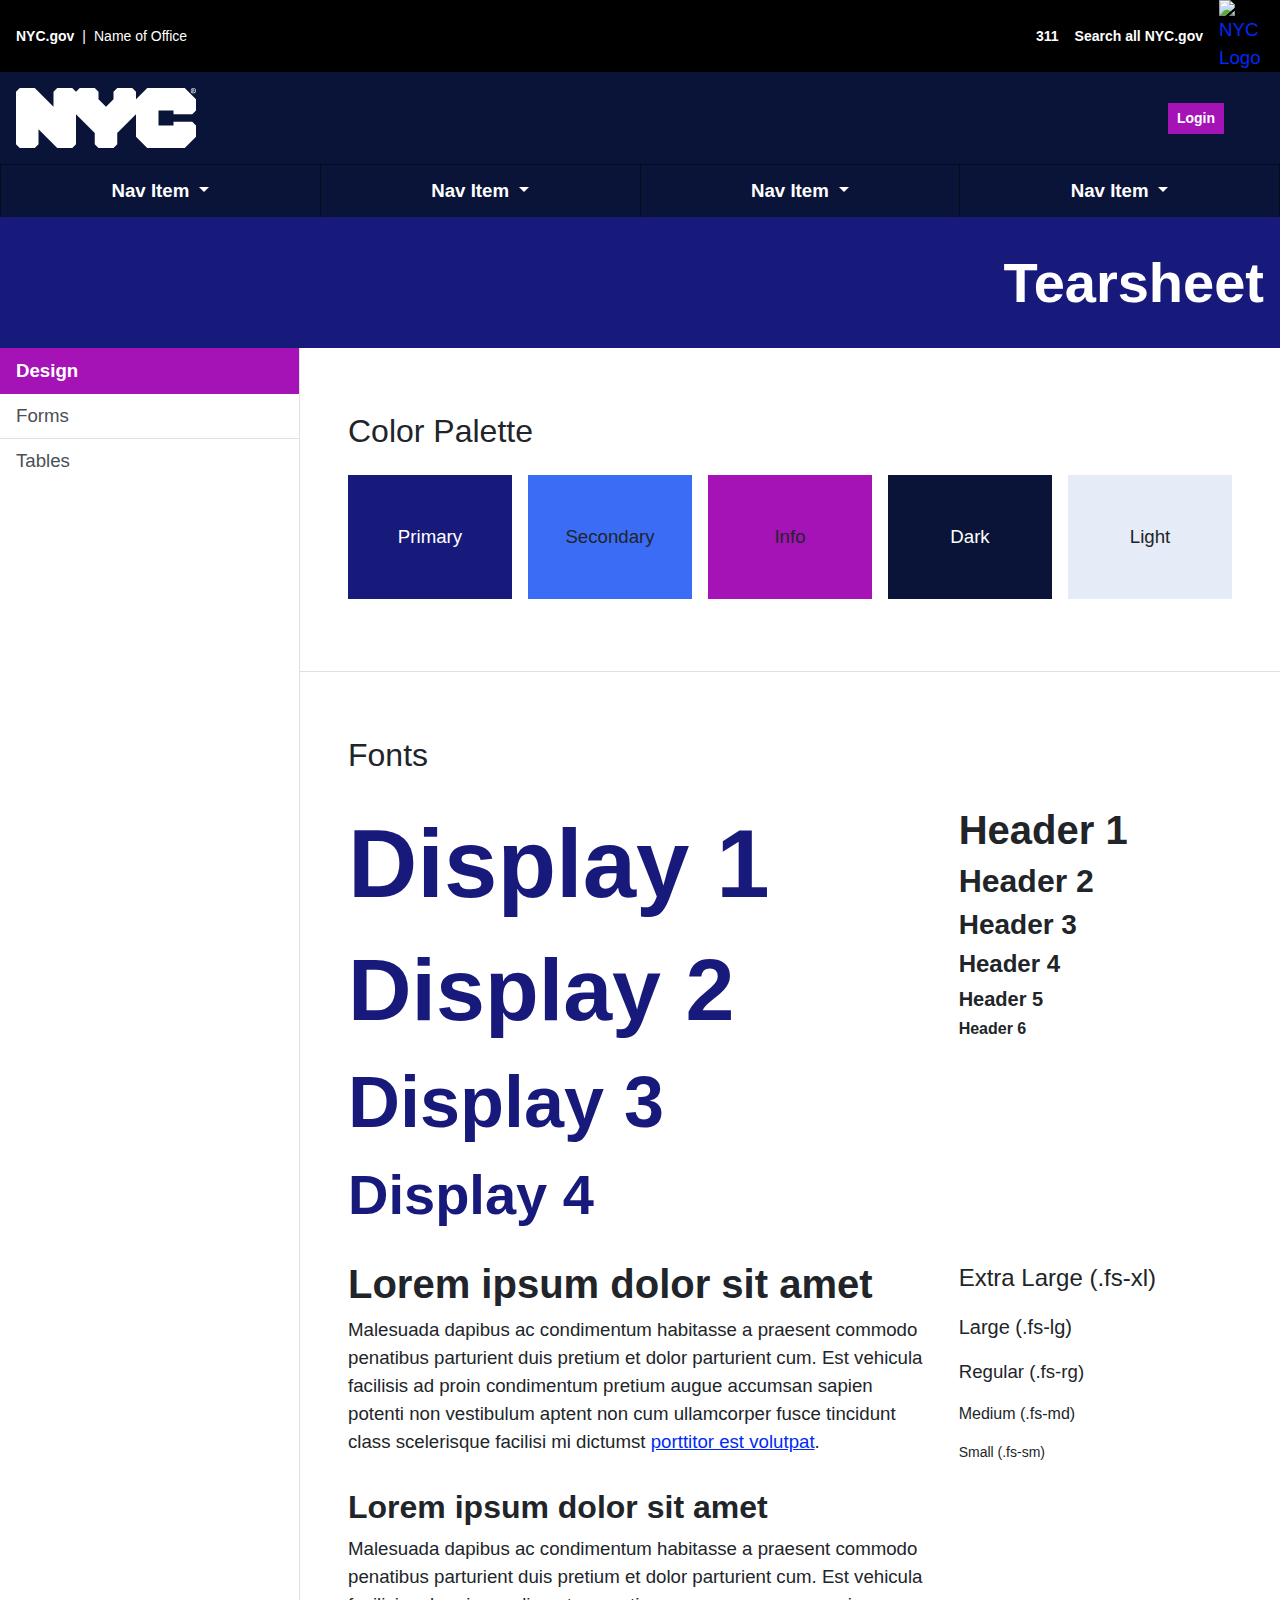
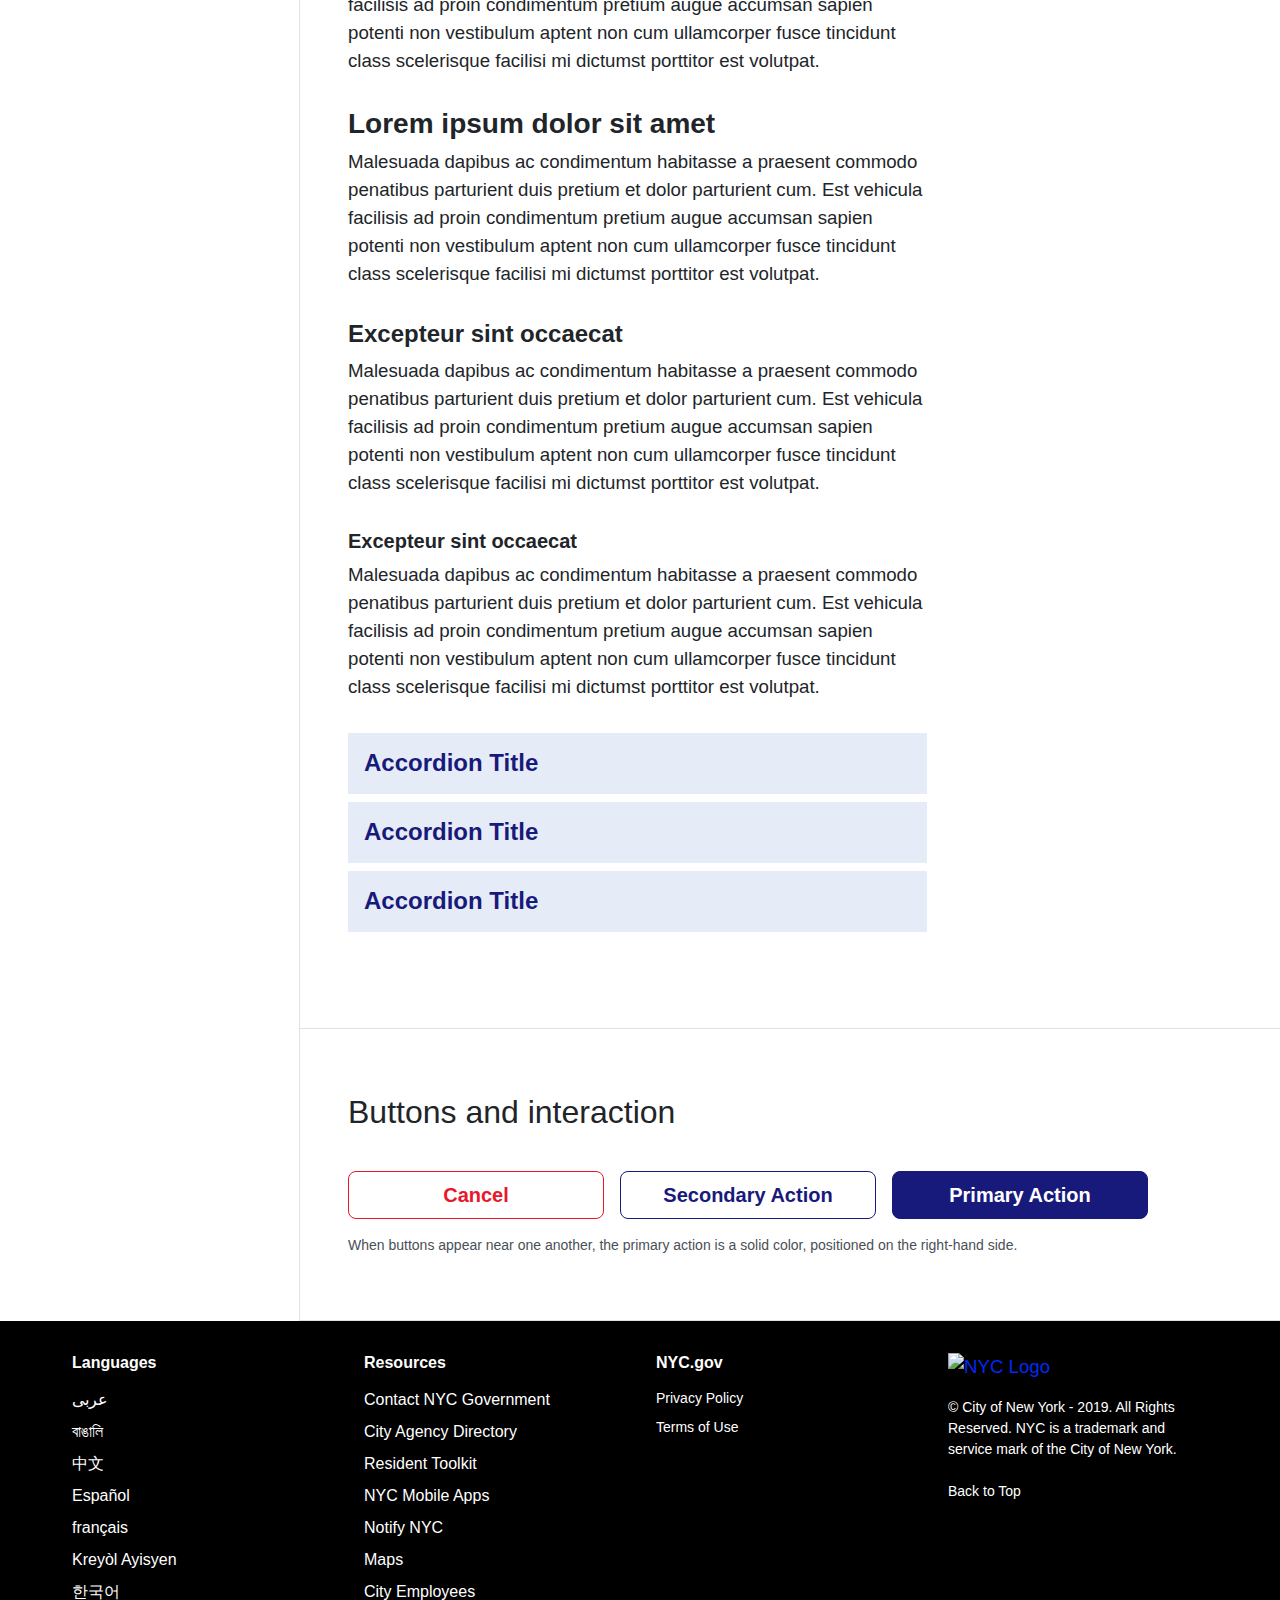
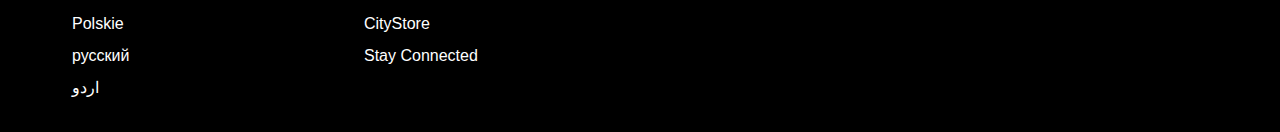
==== index.html @ dc9c0468 "updating header comments and dropdown toggles" ====
<!DOCTYPE html>

<html lang="en" dir="ltr">

<head>

    <!-- Required meta tags -->
    <meta charset="utf-8">
    <meta name="viewport" content="width=device-width, initial-scale=1, shrink-to-fit=no">

    <!-- Corrects IE Compatibility Mode -->
    <meta http-equiv="X-UA-Compatible" content="IE=edge">

    <title>Tearsheet • NYC Core Framework</title>

    <!-- Font Awesome -->
    <link rel="stylesheet" href="./fontawesome/css/all.min.css">

    <!-- NYC Theme CSS -->
    <link rel="stylesheet" href="./css/theme.css">

</head>

<body>
    
    <!-- For keyboard users -->
    <a class="sr-only sr-only-focusable skip-menu" href="#skip-header-content">Skip Header</a>

    <header id="global-header" role="banner">

        <div class="bg-black text-white" id="nyc-head">

            <div class="container-fluid wide">

                <div class="row align-items-stretch justify-content-between">

                    <div class="col-auto d-flex">
                        <p class="d-none d-md-flex my-auto fs-sm notranslate">
                            <a class="text-reset" href="https://www1.nyc.gov/">
                                <strong>NYC.gov</strong>
                            </a>
                            <span class="mx-1" aria-hidden="true">|</span>
                            Name of Office
                        </p>
                    </div>
                    <!-- .col -->

                    <div class="col-auto d-flex">

                        <ul class="extensible-list horizontal align-items-stretch">

                            <li class="d-flex">
                                <a class="my-auto text-reset fs-sm" href="#1">
                                    <strong>
                                        311
                                    </strong>
                                </a>
                            </li>

                            <li class="d-flex">
                                <a class="my-auto text-reset fs-sm" href="http://www1.nyc.gov/home/search/index.page">
                                    <strong>
                                        Search all NYC.gov
                                    </strong>
                                </a>
                            </li>
                            <li class="d-flex">
                                <a class="my-auto" href="https://www1.nyc.gov/" title="Go to nyc.gov">
                                    <img class="d-block" src="./images/nyc-bubble-logo.svg" width="45" alt="NYC Logo">
                                </a>
                            </li>
                        </ul>

                    </div>
                    <!-- .col -->

                </div>
                <!-- .row -->

            </div>
            <!-- .container-fluid -->

        </div>
        <!-- #nyc-head -->

        <div id="wrap-header">

            <div class="container-fluid wide">

                <div class="row align-items-center">

                    <div class="col-lg py-2">

                        <div class="d-flex justify-content-center justify-content-lg-start">

                            <a class="align-self-center" href="#" title="Home">

                                <!-- Placeholder logo, replace the following <svg> tag with your own image version -->

                                <svg id="nyc-logo-placeholder" data-name="NYC Bubble Logo" xmlns="http://www.w3.org/2000/svg" width="180" height="60" viewBox="0 0 180 60" focusable=”false”>
                                    <title>NYC Bubble Logo Placeholder</title>
                                    <polygon points="176.25 26.204 180 22.5 180 11.251 168.75 0 131.25 0 120.001 11.251 120.001 3.75 116.25 0 101.25 0 97.5
                                        3.75 97.5 11.251 90.001 18.75 82.5 11.251 82.5 3.75 78.75 0 63.75 0 60.001 3.75 56.25 0 41.25 0 37.501 3.75
                                        37.501 18.75 18.751 0 3.751 0 0 3.75 0 56.25 3.751 60 18.751 60 22.501 56.25 22.501 41.25 41.25 60 56.25 60
                                        60.001 56.25 60.001 26.25 78.75 45 78.75 56.25 82.5 60 97.5 60 101.25 56.25 101.25 45 120.001 26.25 120.001
                                        48.751 131.25 60 168.75 60 180 48.751 180 37.5 176.25 33.745 157.5 33.745 157.5 37.5 142.5 37.5 142.5 22.5 157.5
                                        22.5 157.5 26.204 176.25 26.204" />
                                    <path d="M177.32981,2.5304c.3495,0,.65757-.03335.65757-.44445,0-.34343-.33634-.38486-.61614-.38486h-.56365V2.5304Zm-.52222,1.61111h-.46566V1.30412h1.07678c.68584,0,1.03433.23939,1.03433.81516a.72555.72555,0,0,1-.73939.77576l.795,1.24647h-.52829L177.247,2.92836h-.43939Zm.5081-3.58486a1.99063,1.99063,0,0,0-1.97477,2.1182,1.97357,1.97357,0,1,0,3.93637,0,1.98825,1.98825,0,0,0-1.9616-2.1182m0,4.68282a2.46874,2.46874,0,0,1-2.52427-2.56462,2.51762,2.51762,0,1,1,5.03436,0,2.48592,2.48592,0,0,1-2.51009,2.56462" />
                                </svg>

                            </a>

                        </div>
                        <!-- .d-flex -->

                    </div>
                    <!-- .col -->

                    <div class="col-lg-auto border-top border-lg-0">

                        <div class="row no-gutters justify-content-between py-2">

                            <!-- Menu Toggle -->
                            <div class="col-auto d-flex d-lg-none">

                                <button class="no-btn-style" type="button" data-toggle="collapse"
                                    data-target="#nav-primary" aria-controls="nav-primary" aria-expanded="false"
                                    aria-label="Toggle navigation">
                                    <span class="fas fa-bars fa-lg" role="img"></span>
                                </button>

                            </div>
                            <!-- .col -->

                            <div class="col-auto">

                                <ul class="extensible-list horizontal">
                                    <li>
                                        <a href="#1" class="btn btn-sm btn-info">Login</a>
                                    </li>
                                    <li>
                                        <button class="no-btn-style" type="button" title="Language"
                                            data-toggle="collapse" data-target="#global-language"
                                            aria-controls="global-language" aria-expanded="false">
                                            <span class="sr-only">Language</span>
                                            <span class="fas fa-language fa-lg" role="img"></span>
                                        </button>
                                    </li>
                                    <li>
                                        <button class="no-btn-style" type="button" title="Search" data-toggle="collapse"
                                            data-target="#global-search" aria-controls="global-search"
                                            aria-expanded="false">
                                            <span class="sr-only">Search</span>
                                            <span class="fas fa-search fa-lg" role="img"></span>
                                        </button>
                                    </li>
                                </ul>

                            </div>
                            <!-- .col -->

                        </div>
                        <!-- .row -->

                    </div>
                    <!-- .col -->

                </div>
                <!-- .row -->

            </div>
            <!-- .container-fluid -->

        </div>
        <!-- #wrap-header -->

        <div class="container-fluid border-top collapse" id="global-language">
            <div class="narrow py-2">
                <div id="google_translate_element"></div>
            </div>
        </div>

        <div class="container-fluid border-top collapse" id="global-search">
            <div class="narrow py-2">
                <form class="search-box border border-dark" aria-label="Search" role="search">
                    <label class="sr-only" for="global-search-bar">Search</label>
                    <input id="global-search-bar" placeholder="Search">
                    <button class="no-btn-style" type="button">
                        <span class="fas fa-search" title="Search" role="img"></span>
                    </button>
                </form>
            </div>
            <!-- .narrow -->

            
        </div>

        <div class="container-fluid collapse d-lg-block px-0 border-lg-top" id="nav-primary">

            <h2 class="sr-only">
                Primary Navigation
            </h2>

            <div class="wide">

                <nav class="nav nav-pills" role="navigation">

                    <div class="nav-item dropdown">

                        <a class="nav-link dropdown-toggle" href="#" id="nav-item-01" data-toggle="dropdown"
                            aria-haspopup="true" aria-expanded="false" role="button">
                            Nav Item
                        </a>

                        <div class="dropdown-menu" aria-labelledby="nav-item-01">

                            <ul class="extensible-list">
                                <li><a href="#">Link</a></li>
                                <li><a href="#">Link</a></li>
                                <li><a href="#">Link</a></li>
                            </ul>

                        </div>

                    </div>
                    <!-- .nav-item -->

                    <div class="nav-item dropdown">

                        <a class="nav-link dropdown-toggle" href="#" id="nav-item-02" data-toggle="dropdown"
                            aria-haspopup="true" aria-expanded="false" role="button">
                            Nav Item
                        </a>

                        <div class="dropdown-menu" aria-labelledby="nav-item-02">

                            <ul class="extensible-list">
                                <li><a href="#">Link</a></li>
                                <li><a href="#">Link</a></li>
                                <li><a href="#">Link</a></li>
                            </ul>

                        </div>

                    </div>
                    <!-- .nav-item -->

                    <div class="nav-item dropdown">

                        <a class="nav-link dropdown-toggle" href="#" id="nav-item-03" data-toggle="dropdown"
                            aria-haspopup="true" aria-expanded="false" role="button">
                            Nav Item
                        </a>

                        <div class="dropdown-menu" aria-labelledby="nav-item-03">

                            <ul class="extensible-list">
                                <li><a href="#">Link</a></li>
                                <li><a href="#">Link</a></li>
                                <li><a href="#">Link</a></li>
                            </ul>

                        </div>

                    </div>
                    <!-- .nav-item -->

                    <div class="nav-item dropdown">

                        <a class="nav-link dropdown-toggle" href="#" id="nav-item-04" data-toggle="dropdown"
                            aria-haspopup="true" aria-expanded="false" role="button">
                            Nav Item
                        </a>

                        <div class="dropdown-menu" aria-labelledby="nav-item-04">

                            <ul class="extensible-list">
                                <li><a href="#">Link</a></li>
                                <li><a href="#">Link</a></li>
                                <li><a href="#">Link</a></li>
                            </ul>

                        </div>

                    </div>
                    <!-- .nav-item -->

                </nav>

            </div>
            <!-- .wide -->

        </div>

    </header>
    <!-- #global-header -->

    <main id="skip-header-content" role="main">

        <div id="tearsheet-tabs">

            <div class="bg-primary text-white py-3">
                <div class="container-fluid wide">
                    <h1 class="display-4 text-right">Tearsheet</h1>
                </div>
                <!-- .container-fluid -->
            </div>
            <!-- .container-fluid -->

            <div class="container-fluid">

                <div class="row no-gutters mx-n2">

                    <div class="col-lg border-lg-right" id="sidebar">

                        <nav class="sticky-top" id="aside-nav" role="navigation">

                            <!-- For keyboard users -->
                            <a class="sr-only sr-only-focusable skip-menu" href="#primary-content">Skip Nav</a>

                            <div class="list-group list-group-flush" id="tearsheet-tabs" role="tablist">

                                <a class="list-group-item list-group-item-action active" id="tab-design" data-toggle="list"
                                    href="#tab-content-design" role="tab" aria-controls="design">
                                    Design
                                </a>

                                <a class="list-group-item list-group-item-action" id="tab-forms" data-toggle="list"
                                    href="#tab-content-forms" role="tab" aria-controls="profile">
                                    Forms
                                </a>

                                <a class="list-group-item list-group-item-action" id="tab-tables" data-toggle="list"
                                    href="#tab-content-tables" role="tab" aria-controls="messages">
                                    Tables
                                </a>

                            </div>
                            <!-- .list-group -->

                        </nav>
                        <!-- #aside-nav -->

                    </div>
                    <!-- .col -->

                    <div class="col-lg" id="primary-content">

                        <div class="tab-content">

                            <div class="tab-pane fade show active" id="tab-content-design" role="tabpanel" aria-labelledby="tab-design">

                                <section>

                                    <header>
                                        <h2 class="font-weight-light">
                                            Color Palette
                                        </h2>
                                    </header>

                                    <div class="row matrix-gutter text-center my-2">

                                        <div class="col-md">
                                            <div class="bg-primary text-white px-2 py-4">
                                                <p>Primary</p>
                                            </div>
                                        </div>
                                        <!-- .col -->

                                        <div class="col-md">
                                            <div class="bg-secondary px-2 py-4">
                                                <p>Secondary</p>
                                            </div>
                                        </div>
                                        <!-- .col -->

                                        <div class="col-md">
                                            <div class="bg-info px-2 py-4">
                                                <p>Info</p>
                                            </div>
                                        </div>
                                        <!-- .col -->

                                        <div class="col-md">
                                            <div class="bg-dark text-white px-2 py-4">
                                                <p>Dark</p>
                                            </div>
                                        </div>
                                        <!-- .col -->

                                        <div class="col-md">
                                            <div class="bg-light px-2 py-4">
                                                <p>Light</p>
                                            </div>
                                        </div>
                                        <!-- .col -->

                                    </div>
                                    <!-- .row -->

                                </section>

                                <hr>

                                <section>

                                    <header>
                                        <h2 class="font-weight-light">
                                            Fonts
                                        </h2>
                                    </header>

                                    <div class="row my-3">

                                        <div class="col-lg-8 text-primary mb-3 mb-lg-0">
                                            <p class="display-1">Display 1</p>
                                            <p class="display-2">Display 2</p>
                                            <p class="display-3">Display 3</p>
                                            <p class="display-4">Display 4</p>
                                        </div>
                                        <!-- .col -->

                                        <div class="col-lg-4">

                                            <p class="h1">Header 1</p>
                                            <p class="h2">Header 2</p>
                                            <p class="h3">Header 3</p>
                                            <p class="h4">Header 4</p>
                                            <p class="h5">Header 5</p>
                                            <p class="h6">Header 6</p>

                                        </div>
                                        <!-- .col -->

                                    </div>
                                    <!-- .row -->

                                    <div class="row my-3">

                                        <div class="col-lg-8 mb-3 mb-lg-0">

                                            <div class="narrow-width">

                                                <h1>Lorem ipsum dolor sit amet</h1>

                                                <p>
                                                    Malesuada dapibus ac condimentum habitasse a praesent commodo
                                                    penatibus parturient duis
                                                    pretium
                                                    et dolor parturient cum. Est vehicula facilisis ad proin condimentum
                                                    pretium augue
                                                    accumsan sapien
                                                    potenti non vestibulum aptent non cum ullamcorper fusce tincidunt
                                                    class scelerisque
                                                    facilisi mi
                                                    dictumst <a href="#1">porttitor est volutpat</a>.
                                                </p>

                                                <h2 class="mt-3">Lorem ipsum dolor sit amet</h2>

                                                <p>
                                                    Malesuada dapibus ac condimentum habitasse a praesent commodo
                                                    penatibus parturient duis
                                                    pretium
                                                    et dolor parturient cum. Est vehicula facilisis ad proin condimentum
                                                    pretium augue
                                                    accumsan sapien
                                                    potenti non vestibulum aptent non cum ullamcorper fusce tincidunt
                                                    class scelerisque
                                                    facilisi mi
                                                    dictumst porttitor est volutpat.
                                                </p>

                                                <h3 class="mt-3">Lorem ipsum dolor sit amet</h3>

                                                <p>
                                                    Malesuada dapibus ac condimentum habitasse a praesent commodo
                                                    penatibus parturient duis
                                                    pretium
                                                    et dolor parturient cum. Est vehicula facilisis ad proin condimentum
                                                    pretium augue
                                                    accumsan
                                                    sapien
                                                    potenti non vestibulum aptent non cum ullamcorper fusce tincidunt
                                                    class scelerisque
                                                    facilisi mi
                                                    dictumst porttitor est volutpat.
                                                </p>

                                                <h4 class="mt-3">Excepteur sint occaecat</h4>

                                                <p>
                                                    Malesuada dapibus ac condimentum habitasse a praesent commodo
                                                    penatibus parturient duis
                                                    pretium
                                                    et dolor parturient cum. Est vehicula facilisis ad proin condimentum
                                                    pretium augue
                                                    accumsan
                                                    sapien potenti non vestibulum aptent non cum ullamcorper fusce
                                                    tincidunt class
                                                    scelerisque facilisi mi
                                                    dictumst porttitor est volutpat.
                                                </p>

                                                <h5 class="mt-3">Excepteur sint occaecat</h5>

                                                <p>
                                                    Malesuada dapibus ac condimentum habitasse a praesent commodo
                                                    penatibus parturient duis
                                                    pretium
                                                    et dolor parturient cum. Est vehicula facilisis ad proin condimentum
                                                    pretium augue
                                                    accumsan
                                                    sapien potenti non vestibulum aptent non cum ullamcorper fusce
                                                    tincidunt class
                                                    scelerisque facilisi mi
                                                    dictumst porttitor est volutpat.
                                                </p>

                                                <div class="accordion-group my-3" role="tablist" id="accordion-01">

                                                    <div class="card">

                                                        <a class="card-header h4 collapse collapsed" id="acc-button-01"
                                                            data-toggle="collapse" href="#panel-acc-button-01"
                                                            role="tab" aria-expanded="false"
                                                            aria-controls="panel-acc-button-01">
                                                            <span class="title" role="heading" aria-level="2">Accordion
                                                                Title</span>
                                                        </a>

                                                        <div class="collapse" id="panel-acc-button-01" role="tabpanel"
                                                            aria-labelledby="acc-button-01" data-parent="#accordion-01">

                                                            <div class="card-body">
                                                                <p>
                                                                    Lorem ipsum dolor sit amet consectetur adipisicing
                                                                    elit. Labore debitis
                                                                    provident
                                                                    natus, unde fugit
                                                                    voluptatibus quia molestias odit deleniti, maxime
                                                                    tempora quod magni sit
                                                                    praesentium
                                                                    ipsam neque
                                                                    consequatur voluptates.
                                                                </p>
                                                            </div>

                                                        </div>
                                                        <!-- .collapse -->

                                                    </div>
                                                    <!-- .card -->

                                                    <div class="card">

                                                        <a class="card-header h4 collapse collapsed" id="acc-button-02"
                                                            data-toggle="collapse" href="#panel-acc-button-02"
                                                            role="tab" aria-expanded="false"
                                                            aria-controls="panel-acc-button-02">
                                                            <span class="title" role="heading" aria-level="2">Accordion
                                                                Title</span>
                                                        </a>

                                                        <div class="collapse" id="panel-acc-button-02" role="tabpanel"
                                                            aria-labelledby="acc-button-02" data-parent="#accordion-01">

                                                            <div class="card-body">
                                                                <p>
                                                                    Lorem ipsum dolor sit amet consectetur adipisicing
                                                                    elit. Labore debitis
                                                                    provident
                                                                    natus, unde fugit
                                                                    voluptatibus quia molestias odit deleniti, maxime
                                                                    tempora quod magni sit
                                                                    praesentium
                                                                    ipsam neque
                                                                    consequatur voluptates.
                                                                </p>
                                                            </div>

                                                        </div>
                                                        <!-- .collapse -->

                                                    </div>
                                                    <!-- .card -->

                                                    <div class="card">

                                                        <a class="card-header h4 collapse collapsed" id="acc-button-03"
                                                            data-toggle="collapse" href="#panel-acc-button-03"
                                                            role="tab" aria-expanded="false"
                                                            aria-controls="panel-acc-button-03">
                                                            <span class="title" role="heading" aria-level="2">Accordion
                                                                Title</span>
                                                        </a>

                                                        <div class="collapse" id="panel-acc-button-03" role="tabpanel"
                                                            aria-labelledby="acc-button-03" data-parent="#accordion-01">

                                                            <div class="card-body">
                                                                <p>
                                                                    Lorem ipsum dolor sit amet consectetur adipisicing
                                                                    elit. Labore debitis
                                                                    provident
                                                                    natus, unde fugit
                                                                    voluptatibus quia molestias odit deleniti, maxime
                                                                    tempora quod magni sit
                                                                    praesentium
                                                                    ipsam neque
                                                                    consequatur voluptates.
                                                                </p>
                                                            </div>

                                                        </div>
                                                        <!-- .collapse -->

                                                    </div>
                                                    <!-- .card -->

                                                </div>
                                                <!-- .accordion-group -->

                                            </div>
                                            <!-- .narrow-width -->

                                        </div>
                                        <!-- .col -->

                                        <div class="col-lg-4">

                                            <p class="fs-xl">Extra Large (.fs-xl)</p>
                                            <p class="fs-lg">Large (.fs-lg)</p>
                                            <p class="fs-rg">Regular (.fs-rg)</p>
                                            <p class="fs-md">Medium (.fs-md)</p>
                                            <p class="fs-sm">Small (.fs-sm)</p>

                                        </div>
                                        <!-- .col -->

                                    </div>
                                    <!-- .row -->

                                </section>

                                <hr>

                                <section>

                                    <header>
                                        <h2 class="font-weight-light">
                                            Buttons and interaction
                                        </h2>
                                    </header>

                                    <div class="medium-width my-3">

                                        <div class="row matrix-gutter my-1">

                                            <div class="col-md">
                                                <button type="button" class="btn btn-lg rounded btn-block btn-outline-danger">
                                                    Cancel
                                                </button>
                                            </div>
                                            <!-- .col -->

                                            <div class="col-md">
                                                <button type="button" class="btn btn-lg rounded btn-block btn-outline-primary">
                                                    Secondary Action
                                                </button>
                                            </div>
                                            <!-- .col -->

                                            <div class="col-md">
                                                <button type="button" class="btn btn-lg rounded btn-block btn-primary">
                                                    Primary Action
                                                </button>
                                            </div>
                                            <!-- .col -->
                                        </div>
                                        <!-- .row -->

                                        <p class="fs-sm text-muted">
                                            When buttons appear near one another, the primary action is a solid color, positioned on the right-hand side.
                                        </p>

                                    </div>
                                    <!-- .medium-width -->

                                </section>

                                <hr>

                                <section class="d-none">

                                    <div class="medium-width">

                                        <ul class="extensible-list nav text-muted justify-content-center mb-2"
                                            id="tab-menu-example" role="tablist">

                                            <li>
                                                <a class="active" id="tab-menu-tab-01" data-toggle="pill"
                                                    href="#tab-content-01" aria-controls="tab-content-01"
                                                    aria-selected="true" role="tab">
                                                    Tab 01
                                                </a>
                                            </li>

                                            <li>
                                                <a id="tab-menu-tab-02" data-toggle="pill" href="#tab-content-02"
                                                    aria-controls="tab-content-02" aria-selected="true" role="tab">
                                                    Tab 02
                                                </a>
                                            </li>

                                            <li>
                                                <a id="tab-menu-tab-03" data-toggle="pill" href="#tab-content-03"
                                                    aria-controls="tab-content-03" aria-selected="true" role="tab">
                                                    Tab 03
                                                </a>
                                            </li>

                                        </ul>
                                        <!-- #tab-menu-example -->

                                        <div class="tab-content" id="tab-content-example">

                                            <div class="tab-pane fade show active bg-light p-2" id="tab-content-01"
                                                role="tabpanel" aria-labelledby="tab-menu-tab-01">
                                                Tab 01
                                            </div>

                                            <div class="tab-pane fade active bg-light p-2" id="tab-content-02"
                                                role="tabpanel" aria-labelledby="tab-menu-tab-02">
                                                Tab 02
                                            </div>

                                            <div class="tab-pane fade active bg-light p-2" id="tab-content-03"
                                                role="tabpanel" aria-labelledby="tab-menu-tab-03">
                                                Tab 03
                                            </div>

                                        </div>
                                        <!-- #tab-content-example -->

                                    </div>
                                    <!-- .medium-width -->

                                </section>
                                
                            </div>
                            <!-- .tab-pane -->

                            <div class="tab-pane fade" id="tab-content-forms" role="tabpanel" aria-labelledby="tab-forms">

                                <section>

                                    <header>
                                        <h2 class="font-weight-light">
                                            Forms
                                        </h2>
                                    </header>

                                    <div class="row my-3">

                                        <div class="col-lg-8 mb-3 mb-lg-0">

                                            <div class="narrow-width mb-5">

                                                <p>
                                                    Lorem ipsum dolor sit amet consectetur, adipisicing elit.
                                                    Accusantium ipsum numquam cumque laboriosam magnam provident
                                                    quisquam.
                                                </p>

                                                <form class="needs-validation my-3" novalidate>

                                                    <span class="required-fields-annotation" aria-hidden="true">* Required field</span>

                                                    <div class="form-group validate-parent">
                                                        
                                                        <label for="input-text-one">
                                                            Label
                                                            <span class="fs-md text-danger" aria-hidden="true">*</span>
                                                        </label>

                                                        <p class="invalid-feedback">
                                                            <span class="fas fa-exclamation-triangle"></span>
                                                            <span class="invalid-description">Error message description</span>
                                                            <span class="invalid-instruction">How to fix instructions</span>
                                                        </p>
                                                        
                                                        <input type="text" class="form-control" id="input-text-one" required>
                                                    
                                                    </div>
                                                    <!-- .form-group -->

                                                    <div class="form-group form-row">
                                                        
                                                        <div class="col validate-parent">

                                                            <label for="input-text-two">
                                                                Label
                                                                <span class="fs-md text-danger" aria-hidden="true">*</span>
                                                            </label>

                                                            <p class="invalid-feedback">
                                                                <span class="fas fa-exclamation-triangle"></span>
                                                                <span class="invalid-description">Error message description</span>
                                                                <span class="invalid-instruction">How to fix instructions</span>
                                                            </p>

                                                            <input type="text" class="form-control" id="input-text-two" required>

                                                        </div>
                                                        <!-- .col -->

                                                        <div class="col validate-parent">

                                                            <label for="input-text-three">
                                                                Label
                                                                <span class="fs-md text-danger" aria-hidden="true">*</span>
                                                            </label>

                                                            <p class="invalid-feedback">
                                                                <span class="fas fa-exclamation-triangle"></span>
                                                                <span class="invalid-description">Error message description</span>
                                                                <span class="invalid-instruction">How to fix instructions</span>
                                                            </p>

                                                            <input type="text" class="form-control" id="input-text-three" required>

                                                        </div>
                                                        <!-- .col -->

                                                    </div>
                                                    <!-- .form-group -->

                                                    <div class="form-group">

                                                        <label for="enter-cordinates">
                                                            Enter Cordinates
                                                            <span class="fs-md text-danger" aria-hidden="true">*</span>
                                                        </label>

                                                        <div class="form-row" id="enter-cordinates">

                                                            <div class="col validate-parent">

                                                                <span class="sr-only">
                                                                    Enter X cordinate
                                                                </span>

                                                                <p class="invalid-feedback">
                                                                    <span class="fas fa-exclamation-triangle"></span>
                                                                    <span class="invalid-description">Error message description</span>
                                                                    <span class="invalid-instruction">How to fix instructions</span>
                                                                </p>

                                                                <div class="input-group">

                                                                    <div class="input-group-prepend">
                                                                        <span class="input-group-text">X</span>
                                                                    </div>

                                                                    <input type="text" class="form-control" id="enter-cordinate-x" required>

                                                                </div>
                                                                <!-- .input-group -->

                                                                <small class="text-muted">Latitude: 9999999</small>

                                                            </div>
                                                            <!-- .col -->

                                                            <div class="col validate-parent">

                                                                <span class="sr-only">
                                                                    Enter Y cordinate
                                                                </span>

                                                                <p class="invalid-feedback">
                                                                    <span class="fas fa-exclamation-triangle"></span>
                                                                    <span class="invalid-description">Error message description</span>
                                                                    <span class="invalid-instruction">How to fix instructions</span>
                                                                </p>

                                                                <div class="input-group">

                                                                    <div class="input-group-prepend">
                                                                        <div class="input-group-text">Y</div>
                                                                    </div>

                                                                    <input type="text" class="form-control" id="enter-cordinate-y" required>

                                                                </div>
                                                                
                                                                <small class="text-muted">Longitude: -9999999</small>
                                                                <!-- .input-group -->

                                                            </div>
                                                            <!-- .col -->

                                                        </div>
                                                        <!-- .form-group -->

                                                    </div>
                                                    <!-- .form-group -->

                                                    <div class="form-group validate-parent">

                                                        <label for="borough">Borough
                                                            <span class="fs-md text-danger" aria-hidden="true">*</span>
                                                        </label>
                                                        
                                                        <p class="invalid-feedback">
                                                            <span class="fas fa-exclamation-triangle" aria-hidden="true"></span>
                                                            <span class="invalid-description">Error message description</span>
                                                            <span class="invalid-instruction">How to fix instructions</span>
                                                        </p>
                                                        
                                                        <select class="form-control" id="borough" required>
                                                            <option value="">Select One...</option>
                                                            <option value="Bronx">Bronx</option>
                                                            <option value="Brooklyn">Brooklyn</option>
                                                            <option value="Manhattan">Manhattan</option>
                                                            <option value="Staten Island">Staten Island</option>
                                                            <option value="Queens">Queens</option>
                                                        </select>
                                                    
                                                    </div>

                                                    <!-- .form-group -->

                                                    <div class="form-group validate-parent" role="group" aria-labelledby="select-a-borough">

                                                        <p class="label" id="select-a-borough">
                                                            Single checkbox
                                                            <span class="fs-md text-danger" aria-hidden="true">*</span>
                                                        </p>

                                                        <p class="invalid-feedback">
                                                            <span class="fas fa-exclamation-triangle" aria-hidden="true"></span>
                                                            <span class="invalid-description">Error message description</span>
                                                            <span class="invalid-instruction">How to fix instructions</span>
                                                        </p>

                                                        <ul class="extensible-list">
                                                            <li>
                                                                <div class="custom-control custom-checkbox">
                                                                    <input type="checkbox" class="custom-control-input" id="checkbox-single" name="checkbox-group-example" required>
                                                                    <label class="custom-control-label" for="checkbox-single">Option One</label>
                                                                </div>
                                                            </li>
                                                        </ul>

                                                    </div>
                                                    <!-- .form-group -->

                                                    <div class="form-group validate-parent" role="group" aria-labelledby="select-a-borough">

                                                        <p class="label" id="select-a-borough">
                                                            Select multiple options
                                                            <span class="fs-md text-danger" aria-hidden="true">*</span>
                                                        </p>

                                                        <p class="invalid-feedback">
                                                            <span class="fas fa-exclamation-triangle" aria-hidden="true"></span>
                                                            <span class="invalid-description">Error message description</span>
                                                            <span class="invalid-instruction">How to fix instructions</span>
                                                        </p>

                                                        <ul class="extensible-list checkbox-group">
                                                            <li>
                                                                <div class="custom-control custom-checkbox">
                                                                    <input type="checkbox" class="custom-control-input" id="checkbox-option-one" name="checkbox-group-example" required>
                                                                    <label class="custom-control-label" for="checkbox-option-one">Option One</label>
                                                                </div>
                                                            </li>

                                                            <li>
                                                                <div class="custom-control custom-checkbox">
                                                                    <input type="checkbox" class="custom-control-input" id="checkbox-option-two" name="checkbox-group-example" required>
                                                                    <label class="custom-control-label" for="checkbox-option-two">Option Two</label>
                                                                </div>
                                                            </li>

                                                            <li>
                                                                <div class="custom-control custom-checkbox">
                                                                    <input type="checkbox" class="custom-control-input" id="checkbox-option-three" name="checkbox-group-example" required>
                                                                    <label class="custom-control-label" for="checkbox-option-three">Option Three</label>
                                                                </div>
                                                            </li>
                                                        </ul>

                                                    </div>
                                                    <!-- .form-group -->

                                                    <div class="form-group validate-parent" role="group" aria-labelledby="select-a-borough">

                                                        <p class="label" id="select-a-borough">
                                                            Select a single option
                                                            <span class="fs-md text-danger" aria-hidden="true">*</span>
                                                        </p>

                                                        <p class="invalid-feedback">
                                                            <span class="fas fa-exclamation-triangle" aria-hidden="true"></span>
                                                            <span class="invalid-description">Error message description</span>
                                                            <span class="invalid-instruction">How to fix instructions</span>
                                                        </p>

                                                        <ul class="extensible-list">

                                                            <li>
                                                                <div class="custom-control custom-radio">
                                                                    <input type="radio" class="custom-control-input" id="radio-option-one" name="radio-group-example" required>
                                                                    <label class="custom-control-label" for="radio-option-one">Option One</label>
                                                                </div>
                                                            </li>

                                                            <li>
                                                                <div class="custom-control custom-radio">
                                                                    <input type="radio" class="custom-control-input" id="radio-option-two" name="radio-group-example" required>
                                                                    <label class="custom-control-label" for="radio-option-two">Option Two</label>
                                                                </div>
                                                            </li>

                                                            <li>
                                                                <div class="custom-control custom-radio">
                                                                    <input type="radio" class="custom-control-input" id="radio-option-three" name="radio-group-example" required>
                                                                    <label class="custom-control-label" for="radio-option-three">Option Two</label>
                                                                </div>
                                                            </li>

                                                        </ul>

                                                    </div>
                                                    <!-- .form-group -->

                                                    <div class="form-group">
                                                        <label for="message">Message</label>
                                                        <textarea class="form-control" id="message"
                                                            rows="6"></textarea>
                                                        <small class="text-muted">Help text for above field</small>
                                                    </div>
                                                    <!-- .form-group -->

                                                    <button class="btn btn-lg rounded btn-block btn-primary my-3" type="submit">Submit</button>

                                                </form>
                                                <!-- .needs-validation -->

                                            </div>
                                            <!-- .narrow -->

                                            <div class="narrow-width">

                                                <div class="row matrix-gutter my-1">

                                                    <div class="col-md">
                                                        <button type="button" class="btn btn-lg rounded btn-block btn-outline-danger">Cancel</button>
                                                    </div>

                                                    <div class="col-md">
                                                        <button type="button" class="btn btn-lg rounded btn-block btn-primary">Submit</button>
                                                    </div>

                                                </div>
                                                <!-- .row -->

                                                <p class="fs-sm text-muted">Example of a primary and secondary actions in a form.</p>

                                            </div>
                                            <!-- .narrow-width -->

                                        </div>
                                        <!-- .col -->

                                        <div class="col-lg-4">

                                            <p class="alert alert-secondary fs-md my-2" role="alert">
                                                <span class="d-block">
                                                    <span class="fas fa-info-circle"></span>
                                                    <span class="font-weight-bold mx-1">
                                                        Information
                                                    </span>
                                                </span>
                                                Lorem ipsum dolor sit amet consectetur, adipisicing elit.
                                                Accusantium ipsum numquam cumque laboriosam.
                                            </p>

                                            <p class="alert alert-success fs-md my-2" role="alert">
                                                <span class="d-block">
                                                    <span class="fas fa-check-circle"></span>
                                                    <span class="font-weight-bold mx-1">
                                                        Confirmation
                                                    </span>
                                                </span>
                                                Lorem ipsum dolor sit amet consectetur, adipisicing elit.
                                                Accusantium ipsum numquam cumque laboriosam.
                                            </p>

                                            <p class="alert alert-warning fs-md my-2" role="alert">
                                                <span class="d-block">
                                                    <span class="fas fa-exclamation-circle"></span>
                                                    <span class="font-weight-bold mx-1">
                                                        Warning
                                                    </span>
                                                </span>
                                                Lorem ipsum dolor sit amet consectetur, adipisicing elit.
                                                Accusantium ipsum numquam cumque laboriosam.
                                            </p>

                                            <p class="alert alert-danger fs-md my-2" role="alert">
                                                <span class="d-block">
                                                    <span class="fas fa-times-circle"></span>
                                                    <span class="font-weight-bold mx-1">
                                                        Error
                                                    </span>
                                                </span>
                                                Lorem ipsum dolor sit amet consectetur, adipisicing elit.
                                                Accusantium ipsum numquam cumque laboriosam.
                                            </p>

                                        </div>
                                        <!-- .col -->

                                    </div>
                                    <!-- .row -->

                                </section>
                                <!-- .my-5 -->
                            
                            </div>
                            <!-- .tab-pane -->

                            <div class="tab-pane fade h-100" id="tab-content-tables" role="tabpanel" aria-labelledby="tab-tables">

                                <section>

                                    <header>
                                        <h2 class="font-weight-light">
                                            All Phases
                                        </h2>
                                    </header>

                                    <div class="container-width my-3">

                                        <table class="table table-stack-on-mobile">

                                            <thead>

                                                <tr>
                                                    <th class="col-a w-30">Title</th>
                                                    <th class="col-b w-30">Title</th>
                                                    <th class="col-c w-10 text-center">Title</th>
                                                    <th class="col-d w-10 text-center">Title</th>
                                                    <th class="col-e w-10">Status</th>
                                                    <th class="col-f w-auto text-right">
                                                        <span class="sr-only">
                                                            Edit
                                                        </span>
                                                    </th>
                                                </tr>

                                            </thead>

                                            <tbody>

                                                <tr>
                                                    <td class="col-a ">Mus malesuada dapibus</td>
                                                    <td class="col-b">Adipiscing ut blandit</td>
                                                    <td class="col-c text-center">99</td>
                                                    <td class="col-d text-center">99</td>
                                                    <td class="col-e">
                                                        <span class="badge status-pending">Pending</span>
                                                    </td>
                                                    <td class="col-f">
                                                        <ul
                                                            class="extensible-list horizontal justify-content-end text-primary">
                                                            <li>
                                                                <button class="no-btn-style" type="button" title="Edit">
                                                                    <span class="sr-only">Edit</span>
                                                                    <span class="fas fa-pen"></span>
                                                                </button>
                                                            </li>
                                                            <li>
                                                                <button class="no-btn-style" type="button"
                                                                    title="Delete">
                                                                    <span class="sr-only">Delete</span>
                                                                    <span class="fas fa-trash"></span>
                                                                </button>
                                                            </li>
                                                        </ul>
                                                    </td>
                                                </tr>
                                                
                                                <tr>
                                                    <td class="col-a">Mus malesuada dapibus</td>
                                                    <td class="col-b">Adipiscing ut blandit</td>
                                                    <td class="col-c text-center">99</td>
                                                    <td class="col-d text-center">99</td>
                                                    <td class="col-e">
                                                        <span class="badge status-in-progress">In Progress</span>
                                                    </td>
                                                    <td class="col-f">
                                                        <ul
                                                            class="extensible-list horizontal justify-content-end text-primary">
                                                            <li>
                                                                <button class="no-btn-style" type="button" title="Edit">
                                                                    <span class="sr-only">Edit</span>
                                                                    <span class="fas fa-pen"></span>
                                                                </button>
                                                            </li>
                                                            <li>
                                                                <button class="no-btn-style" type="button"
                                                                    title="Delete">
                                                                    <span class="sr-only">Delete</span>
                                                                    <span class="fas fa-trash"></span>
                                                                </button>
                                                            </li>
                                                        </ul>
                                                    </td>
                                                </tr>

                                                <tr>
                                                    <td class="col-a">Mus malesuada dapibus</td>
                                                    <td class="col-b">Adipiscing ut blandit</td>
                                                    <td class="col-c text-center">99</td>
                                                    <td class="col-d text-center">99</td>
                                                    <td class="col-e">
                                                        <span class="badge status-complete">Complete</span>
                                                    </td>
                                                    <td class="col-f">
                                                        <ul
                                                            class="extensible-list horizontal justify-content-end text-primary">
                                                            <li>
                                                                <button class="no-btn-style" type="button" title="Edit">
                                                                    <span class="sr-only">Edit</span>
                                                                    <span class="fas fa-pen"></span>
                                                                </button>
                                                            </li>
                                                            <li>
                                                                <button class="no-btn-style" type="button"
                                                                    title="Delete">
                                                                    <span class="sr-only">Delete</span>
                                                                    <span class="fas fa-trash"></span>
                                                                </button>
                                                            </li>
                                                        </ul>
                                                    </td>
                                                </tr>
                                                
                                                <tr>
                                                    <td class="col-a">Mus malesuada dapibus</td>
                                                    <td class="col-b">Adipiscing ut blandit</td>
                                                    <td class="col-c text-center">99</td>
                                                    <td class="col-d text-center">99</td>
                                                    <td class="col-e">
                                                        <span class="badge status-pending">Pending</span>
                                                    </td>
                                                    <td class="col-f">
                                                        <ul
                                                            class="extensible-list horizontal justify-content-end text-primary">
                                                            <li>
                                                                <button class="no-btn-style" type="button" title="Edit">
                                                                    <span class="sr-only">Edit</span>
                                                                    <span class="fas fa-pen"></span>
                                                                </button>
                                                            </li>
                                                            <li>
                                                                <button class="no-btn-style" type="button"
                                                                    title="Delete">
                                                                    <span class="sr-only">Delete</span>
                                                                    <span class="fas fa-trash"></span>
                                                                </button>
                                                            </li>
                                                        </ul>
                                                    </td>
                                                </tr>

                                                <tr>
                                                    <td class="col-a ">Mus malesuada dapibus</td>
                                                    <td class="col-b">Adipiscing ut blandit</td>
                                                    <td class="col-c text-center">99</td>
                                                    <td class="col-d text-center">99</td>
                                                    <td class="col-e">
                                                        <span class="badge status-in-progress">In Progress</span>
                                                    </td>
                                                    <td class="col-f">
                                                        <ul
                                                            class="extensible-list horizontal justify-content-end text-primary">
                                                            <li>
                                                                <button class="no-btn-style" type="button" title="Edit">
                                                                    <span class="sr-only">Edit</span>
                                                                    <span class="fas fa-pen"></span>
                                                                </button>
                                                            </li>
                                                            <li>
                                                                <button class="no-btn-style" type="button"
                                                                    title="Delete">
                                                                    <span class="sr-only">Delete</span>
                                                                    <span class="fas fa-trash"></span>
                                                                </button>
                                                            </li>
                                                        </ul>
                                                    </td>
                                                </tr>

                                                <tr>
                                                    <td class="col-a ">Mus malesuada dapibus</td>
                                                    <td class="col-b">Adipiscing ut blandit</td>
                                                    <td class="col-c text-center">99</td>
                                                    <td class="col-d text-center">99</td>
                                                    <td class="col-e">
                                                        <span class="badge status-complete">Complete</span>
                                                    </td>
                                                    <td class="col-f">
                                                        <ul
                                                            class="extensible-list horizontal justify-content-end text-primary">
                                                            <li>
                                                                <button class="no-btn-style" type="button" title="Edit">
                                                                    <span class="sr-only">Edit</span>
                                                                    <span class="fas fa-pen"></span>
                                                                </button>
                                                            </li>
                                                            <li>
                                                                <button class="no-btn-style" type="button"
                                                                    title="Delete">
                                                                    <span class="sr-only">Delete</span>
                                                                    <span class="fas fa-trash"></span>
                                                                </button>
                                                            </li>
                                                        </ul>
                                                    </td>
                                                </tr>

                                            </tbody>

                                        </table>

                                    </div>
                                    <!-- .my-3 -->

                                </section>
                                <!-- .my-5 -->

                                <hr>

                                <section>

                                    <header>
                                        <h2 class="font-weight-light">
                                            Create Phase
                                        </h2>
                                    </header>

                                    <div class="container-width">

                                        <div class="my-3">

                                            <div class="header-action-group">
                                                <div>
                                                    <h3>Zone A</h3>
                                                </div>
                                                <div>
                                                    <a href="#1" class="btn rounded btn-primary">
                                                        Add Franchisee
                                                    </a>
                                                </div>
                                            </div>
                                            <!-- .header-action-group -->

                                            <table class="table table-stack-on-mobile vertically-centered">

                                                <thead>

                                                    <tr>
                                                        <th class="col-a w-25">Franchisee</th>
                                                        <th class="col-b w-20">Start Date</th>
                                                        <th class="col-c w-20">End Date</th>
                                                        <th class="col-d w-10">Additional</th>
                                                        <th class="col-e w-10">Subtracted</th>
                                                        <th class="col-f w-10">
                                                            <sr class="sr-only">
                                                                Delete
                                                            </sr>
                                                        </th>
                                                    </tr>

                                                </thead>

                                                <tbody>

                                                    <tr>
                                                        <td class="col-a">
                                                            <select class="form-control form-control-sm"
                                                                id="select-franchisee-01">
                                                                <option>Select One...</option>
                                                                <option value="Option One">Option One</option>
                                                                <option value="Option Two">Option Two</option>
                                                                <option value="Option Three">Option Three</option>
                                                            </select>
                                                        </td>
                                                        <td class="col-b">
                                                            10-18-19
                                                        </td>
                                                        <td class="col-c">
                                                            10-24-19
                                                        </td>
                                                        <td class="col-d">
                                                            <input type="text" class="form-control form-control-sm"
                                                                id="input-in-table-01">
                                                        </td>
                                                        <td class="col-e text-center">
                                                            <input type="text" class="form-control form-control-sm"
                                                                id="input-in-table-02">
                                                        </td>
                                                        <td class="col-f text-right">
                                                            <button class="no-btn-style text-primary" type="button"
                                                                title="Delete">
                                                                <span class="sr-only">Delete</span>
                                                                <span class="fas fa-trash"></span>
                                                            </button>
                                                        </td>
                                                    </tr>

                                                    <tr>
                                                        <td class="col-a">
                                                            <select class="form-control form-control-sm"
                                                                id="select-franchisee-01">
                                                                <option>Select One...</option>
                                                                <option value="Option One">Option One</option>
                                                                <option value="Option Two">Option Two</option>
                                                                <option value="Option Three">Option Three</option>
                                                            </select>
                                                        </td>
                                                        <td class="col-b">
                                                            10-18-19
                                                        </td>
                                                        <td class="col-c">
                                                            10-24-19
                                                        </td>
                                                        <td class="col-d">
                                                            <input type="text" class="form-control form-control-sm"
                                                                id="input-in-table-01">
                                                        </td>
                                                        <td class="col-e text-center">
                                                            <input type="text" class="form-control form-control-sm"
                                                                id="input-in-table-02">
                                                        </td>
                                                        <td class="col-f text-right">
                                                            <button class="no-btn-style text-primary" type="button"
                                                                title="Delete">
                                                                <span class="sr-only">Delete</span>
                                                                <span class="fas fa-trash"></span>
                                                            </button>
                                                        </td>
                                                    </tr>

                                                    <tr>
                                                        <td class="col-a">
                                                            <select class="form-control form-control-sm"
                                                                id="select-franchisee-01">
                                                                <option>Select One...</option>
                                                                <option value="Option One">Option One</option>
                                                                <option value="Option Two">Option Two</option>
                                                                <option value="Option Three">Option Three</option>
                                                            </select>
                                                        </td>
                                                        <td class="col-b">
                                                            10-18-19
                                                        </td>
                                                        <td class="col-c">
                                                            10-24-19
                                                        </td>
                                                        <td class="col-d">
                                                            <input type="text" class="form-control form-control-sm"
                                                                id="input-in-table-01">
                                                        </td>
                                                        <td class="col-e text-center">
                                                            <input type="text" class="form-control form-control-sm"
                                                                id="input-in-table-02">
                                                        </td>
                                                        <td class="col-f text-right">
                                                            <button class="no-btn-style text-primary" type="button"
                                                                title="Delete">
                                                                <span class="sr-only">Delete</span>
                                                                <span class="fas fa-trash"></span>
                                                            </button>
                                                        </td>
                                                    </tr>

                                                </tbody>

                                            </table>
                                            <!-- .table-responsive -->

                                        </div>
                                        <!-- .my-3 -->

                                        <div class="my-3">

                                            <div class="header-action-group">
                                                <div>
                                                    <h3>Zone B</h3>
                                                </div>
                                                <div>
                                                    <a href="#1" class="btn rounded btn-primary">
                                                        Add Franchisee
                                                    </a>
                                                </div>
                                            </div>
                                            <!-- .header-action-group -->

                                            <table class="table table-stack-on-mobile vertically-centered">

                                                <thead>

                                                    <tr>
                                                        <th class="col-a w-25">Franchisee</th>
                                                        <th class="col-b w-20">Start Date</th>
                                                        <th class="col-c w-20">End Date</th>
                                                        <th class="col-d w-10">Additional</th>
                                                        <th class="col-e w-10">Subtracted</th>
                                                        <th class="col-f w-10">
                                                            <sr class="sr-only">
                                                                Delete
                                                            </sr>
                                                        </th>
                                                    </tr>

                                                </thead>

                                                <tbody>

                                                    <tr>
                                                        <td class="col-a">
                                                            <select class="form-control form-control-sm" id="create-phase-zone-b-select-franchisee-01">
                                                                <option>Select One...</option>
                                                                <option value="Option One">Option One</option>
                                                                <option value="Option Two">Option Two</option>
                                                                <option value="Option Three">Option Three</option>
                                                            </select>
                                                        </td>
                                                        <td class="col-b">
                                                            10-18-19
                                                        </td>
                                                        <td class="col-c">
                                                            10-24-19
                                                        </td>
                                                        <td class="col-d">
                                                            <input type="text" class="form-control form-control-sm" id="create-phase-zone-b-add-01">
                                                        </td>
                                                        <td class="col-e text-center">
                                                            <input type="text" class="form-control form-control-sm" id="create-phase-zone-b-subtract-01">
                                                        </td>
                                                        <td class="col-f text-right">
                                                            <button class="no-btn-style text-primary" type="button" title="Delete">
                                                                <span class="sr-only">Delete</span>
                                                                <span class="fas fa-trash"></span>
                                                            </button>
                                                        </td>
                                                    </tr>

                                                    <tr>
                                                        <td class="col-a">
                                                            <select class="form-control form-control-sm" id="create-phase-zone-b-select-franchisee-02">
                                                                <option>Select One...</option>
                                                                <option value="Option One">Option One</option>
                                                                <option value="Option Two">Option Two</option>
                                                                <option value="Option Three">Option Three</option>
                                                            </select>
                                                        </td>
                                                        <td class="col-b">
                                                            10-18-19
                                                        </td>
                                                        <td class="col-c">
                                                            10-24-19
                                                        </td>
                                                        <td class="col-d">
                                                            <input type="text" class="form-control form-control-sm" id="create-phase-zone-b-add-02">
                                                        </td>
                                                        <td class="col-e text-center">
                                                            <input type="text" class="form-control form-control-sm" id="create-phase-zone-b-subtract-02">
                                                        </td>
                                                        <td class="col-f text-right">
                                                            <button class="no-btn-style text-primary" type="button" title="Delete">
                                                                <span class="sr-only">Delete</span>
                                                                <span class="fas fa-trash"></span>
                                                            </button>
                                                        </td>
                                                    </tr>

                                                    <tr>
                                                        <td class="col-a">
                                                            <select class="form-control form-control-sm" id="create-phase-zone-b-select-franchisee-03">
                                                                <option>Select One...</option>
                                                                <option value="Option One">Option One</option>
                                                                <option value="Option Two">Option Two</option>
                                                                <option value="Option Three">Option Three</option>
                                                            </select>
                                                        </td>
                                                        <td class="col-b">
                                                            10-18-19
                                                        </td>
                                                        <td class="col-c">
                                                            10-24-19
                                                        </td>
                                                        <td class="col-d">
                                                            <input type="text" class="form-control form-control-sm" id="create-phase-zone-b-additional-03">
                                                        </td>
                                                        <td class="col-e text-center">
                                                            <input type="text" class="form-control form-control-sm" id="create-phase-zone-b-additional-03">
                                                        </td>
                                                        <td class="col-f text-right">
                                                            <button class="no-btn-style text-primary" type="button" title="Delete">
                                                                <span class="sr-only">Delete</span>
                                                                <span class="fas fa-trash"></span>
                                                            </button>
                                                        </td>
                                                    </tr>

                                                </tbody>

                                            </table>
                                            <!-- .table-responsive -->

                                        </div>
                                        <!-- .my-3 -->

                                        <div class="my-3">

                                            <div class="header-action-group">
                                                <div>
                                                    <h3>Zone C</h3>
                                                </div>
                                                <div>
                                                    <a href="#1" class="btn rounded btn-primary">
                                                        Add Franchisee
                                                    </a>
                                                </div>
                                            </div>
                                            <!-- .header-action-group -->

                                            <table class="table table-stack-on-mobile vertically-centered">

                                                <thead>

                                                    <tr>
                                                        <th class="col-a w-25">Franchisee</th>
                                                        <th class="col-b w-20">Start Date</th>
                                                        <th class="col-c w-20">End Date</th>
                                                        <th class="col-d w-10">Additional</th>
                                                        <th class="col-e w-10">Subtracted</th>
                                                        <th class="col-f w-10">
                                                            <sr class="sr-only">
                                                                Delete
                                                            </sr>
                                                        </th>
                                                    </tr>

                                                </thead>

                                                <tbody>

                                                    <tr>
                                                        <td class="col-a">
                                                            <select class="form-control form-control-sm" id="create-phase-zone-b-select-franchisee-01">
                                                                <option>Select One...</option>
                                                                <option value="Option One">Option One</option>
                                                                <option value="Option Two">Option Two</option>
                                                                <option value="Option Three">Option Three</option>
                                                            </select>
                                                        </td>
                                                        <td class="col-b">
                                                            10-18-19
                                                        </td>
                                                        <td class="col-c">
                                                            10-24-19
                                                        </td>
                                                        <td class="col-d">
                                                            <input type="text" class="form-control form-control-sm" id="create-phase-zone-b-add-01">
                                                        </td>
                                                        <td class="col-e text-center">
                                                            <input type="text" class="form-control form-control-sm" id="create-phase-zone-b-subtract-01">
                                                        </td>
                                                        <td class="col-f text-right">
                                                            <button class="no-btn-style text-primary" type="button" title="Delete">
                                                                <span class="sr-only">Delete</span>
                                                                <span class="fas fa-trash"></span>
                                                            </button>
                                                        </td>
                                                    </tr>

                                                    <tr>
                                                        <td class="col-a">
                                                            <select class="form-control form-control-sm" id="create-phase-zone-b-select-franchisee-02">
                                                                <option>Select One...</option>
                                                                <option value="Option One">Option One</option>
                                                                <option value="Option Two">Option Two</option>
                                                                <option value="Option Three">Option Three</option>
                                                            </select>
                                                        </td>
                                                        <td class="col-b">
                                                            10-18-19
                                                        </td>
                                                        <td class="col-c">
                                                            10-24-19
                                                        </td>
                                                        <td class="col-d">
                                                            <input type="text" class="form-control form-control-sm" id="create-phase-zone-b-add-02">
                                                        </td>
                                                        <td class="col-e text-center">
                                                            <input type="text" class="form-control form-control-sm" id="create-phase-zone-b-subtract-02">
                                                        </td>
                                                        <td class="col-f text-right">
                                                            <button class="no-btn-style text-primary" type="button" title="Delete">
                                                                <span class="sr-only">Delete</span>
                                                                <span class="fas fa-trash"></span>
                                                            </button>
                                                        </td>
                                                    </tr>

                                                    <tr>
                                                        <td class="col-a">
                                                            <select class="form-control form-control-sm" id="create-phase-zone-b-select-franchisee-03">
                                                                <option>Select One...</option>
                                                                <option value="Option One">Option One</option>
                                                                <option value="Option Two">Option Two</option>
                                                                <option value="Option Three">Option Three</option>
                                                            </select>
                                                        </td>
                                                        <td class="col-b">
                                                            10-18-19
                                                        </td>
                                                        <td class="col-c">
                                                            10-24-19
                                                        </td>
                                                        <td class="col-d">
                                                            <input type="text" class="form-control form-control-sm" id="create-phase-zone-b-additional-03">
                                                        </td>
                                                        <td class="col-e text-center">
                                                            <input type="text" class="form-control form-control-sm" id="create-phase-zone-b-additional-03">
                                                        </td>
                                                        <td class="col-f text-right">
                                                            <button class="no-btn-style text-primary" type="button" title="Delete">
                                                                <span class="sr-only">Delete</span>
                                                                <span class="fas fa-trash"></span>
                                                            </button>
                                                        </td>
                                                    </tr>

                                                </tbody>

                                            </table>
                                            <!-- .table-responsive -->

                                        </div>
                                        <!-- .my-3 -->

                                    </div>
                                    <!-- .container-width -->

                                </section>
                                <!-- .my-5 -->

                                <hr>

                                <section>

                                    <header>
                                        <h2 class="font-weight-light">
                                            Data List
                                        </h2>
                                    </header>

                                    <div class="narrow-width">

                                        <div class="my-3">

                                            <ul class="data-list" role="list">
                                                <li>
                                                    <strong>Zone</strong>
                                                    <span>A</span>
                                                </li>
                                                <li>
                                                    <strong>X Coordinate</strong>
                                                    <span>999999</span>
                                                </li>
                                                <li>
                                                    <strong>Y Coordinate</strong>
                                                    <span>989358</span>
                                                </li>
                                                <li>
                                                    <strong>Latitude</strong>
                                                    <span>99.9999</span>
                                                </li>
                                                <li>
                                                    <strong>Longitude</strong>
                                                    <span>-99.999999</span>
                                                </li>
                                            </ul>

                                        </div>
                                        <!-- .my-3 -->

                                        <div class="my-3">

                                            <div class="header-action-group">
                                                <div>
                                                    <h3 class="h5">Header</h3>
                                                </div>
                                                <div>
                                                    <a href="#1" class="btn btn-sm rounded btn-primary">
                                                        Add New
                                                    </a>
                                                </div>
                                            </div>
                                            <!-- .header-action-group -->
                                            

                                            <ul class="data-list" role="list">
                                                <li>
                                                    <span>
                                                        <strong>Zone</strong>
                                                    </span>
                                                    <span>
                                                        Lorem ipsum dolor sit amet consectetur, adipisicing elit. Ipsam iste eos doloremque facere nobis.
                                                    </span>
                                                </li>

                                                <li>
                                                    <span>
                                                        <strong>Zone</strong>
                                                    </span>
                                                    <span>
                                                        Lorem ipsum dolor sit amet consectetur, adipisicing elit. Ipsam iste eos doloremque facere nobis.
                                                    </span>
                                                </li>

                                                <!-- <li>
                                                    <strong>X Coordinate</strong>
                                                    <span>999999</span>
                                                </li>
                                                <li>
                                                    <strong>Y Coordinate</strong>
                                                    <span>989358</span>
                                                </li>
                                                <li>
                                                    <strong>Latitude</strong>
                                                    <span>99.9999</span>
                                                </li>
                                                <li>
                                                    <strong>Longitude</strong>
                                                    <span>-99.999999</span>
                                                </li> -->
                                            </ul>

                                        </div>
                                        <!-- .my-3 -->

                                    </div>
                                    <!-- .container-width -->

                                </section>



                                <section class="d-none">

                                    <header>
                                        <h2 class="font-weight-light">
                                            Wishlist
                                        </h2>
                                    </header>

                                    <div class="my-3">

                                        <div class="table-responsive">

                                            <table class="table vertically-centered">

                                                <thead>

                                                    <tr>
                                                        <th class="col-a w-10">Check</th>
                                                        <th class="col-b w-20">Forn Select</th>
                                                        <th class="col-c w-10">Form Input</th>
                                                        <th class="col-d">Text</th>
                                                        <th class="col-e w-10 text-center">Number</th>
                                                        <th class="col-f text-right">
                                                            Buttons
                                                        </th>
                                                    </tr>

                                                </thead>

                                                <tbody>

                                                    <tr>
                                                        <td class="col-a">
                                                            <select class="form-control form-control-sm" id="create-phase-zone-a-select-franchisee-01">
                                                                <option>Select One...</option>
                                                                <option value="Option One">Option One</option>
                                                                <option value="Option Two">Option Two</option>
                                                                <option value="Option Three">Option Three</option>
                                                            </select>
                                                        </td>
                                                        <td class="col-b">
                                                            10-18-19
                                                        </td>
                                                        <td class="col-c">
                                                            10-24-19
                                                        </td>
                                                        <td class="col-d">
                                                            <input type="text" class="form-control form-control-sm" id="create-phase-zone-a-add-01">
                                                        </td>
                                                        <td class="col-e text-center">
                                                            <input type="text" class="form-control form-control-sm" id="create-phase-zone-a-subtract-01">
                                                        </td>
                                                        <td class="col-f text-right">
                                                            <button class="no-btn-style text-primary" type="button" title="Delete">
                                                                <span class="sr-only">Delete</span>
                                                                <span class="fas fa-trash"></span>
                                                            </button>
                                                        </td>
                                                    </tr>

                                                    <tr>
                                                        <td class="col-a">
                                                            <select class="form-control form-control-sm" id="create-phase-zone-a-select-franchisee-02">
                                                                <option>Select One...</option>
                                                                <option value="Option One">Option One</option>
                                                                <option value="Option Two">Option Two</option>
                                                                <option value="Option Three">Option Three</option>
                                                            </select>
                                                        </td>
                                                        <td class="col-b">
                                                            10-18-19
                                                        </td>
                                                        <td class="col-c">
                                                            10-24-19
                                                        </td>
                                                        <td class="col-d">
                                                            <input type="text" class="form-control form-control-sm" id="create-phase-zone-a-add-02">
                                                        </td>
                                                        <td class="col-e text-center">
                                                            <input type="text" class="form-control form-control-sm" id="create-phase-zone-a-subtract-02">
                                                        </td>
                                                        <td class="col-f text-right">
                                                            <button class="no-btn-style text-primary" type="button"
                                                                title="Delete">
                                                                <span class="sr-only">Delete</span>
                                                                <span class="fas fa-trash"></span>
                                                            </button>
                                                        </td>
                                                    </tr>

                                                    <tr>
                                                        <td class="col-a">
                                                            <select class="form-control form-control-sm" id="create-phase-zone-b-select-franchisee-03">
                                                                <option>Select One...</option>
                                                                <option value="Option One">Option One</option>
                                                                <option value="Option Two">Option Two</option>
                                                                <option value="Option Three">Option Three</option>
                                                            </select>
                                                        </td>
                                                        <td class="col-b">
                                                            10-18-19
                                                        </td>
                                                        <td class="col-c">
                                                            10-24-19
                                                        </td>
                                                        <td class="col-d">
                                                            <input type="text" class="form-control form-control-sm" id="create-phase-zone-b-additional-03">
                                                        </td>
                                                        <td class="col-e text-center">
                                                            <input type="text" class="form-control form-control-sm" id="create-phase-zone-b-additional-03">
                                                        </td>
                                                        <td class="col-f text-right">
                                                            <button class="no-btn-style text-primary" type="button" title="Delete">
                                                                <span class="sr-only">Delete</span>
                                                                <span class="fas fa-trash"></span>
                                                            </button>
                                                        </td>
                                                    </tr>

                                                    <tr>
                                                        <td class="col-a">
                                                            <select class="form-control form-control-sm" id="create-phase-zone-a-select-franchisee-03">
                                                                <option>Select One...</option>
                                                                <option value="Option One">Option One</option>
                                                                <option value="Option Two">Option Two</option>
                                                                <option value="Option Three">Option Three</option>
                                                            </select>
                                                        </td>
                                                        <td class="col-b">
                                                            10-18-19
                                                        </td>
                                                        <td class="col-c">
                                                            10-24-19
                                                        </td>
                                                        <td class="col-d">
                                                            <input type="text" class="form-control form-control-sm" id="create-phase-zone-3-add-03">
                                                        </td>
                                                        <td class="col-e text-center">
                                                            <input type="text" class="form-control form-control-sm" id="create-phase-zone-3-subtract-03">
                                                        </td>
                                                        <td class="col-f text-right">
                                                            <button class="no-btn-style text-primary" type="button" title="Delete">
                                                                <span class="sr-only">Delete</span>
                                                                <span class="fas fa-trash"></span>
                                                            </button>
                                                        </td>
                                                    </tr>

                                                </tbody>

                                            </table>

                                        </div>
                                        <!-- .table-responsive -->

                                    </div>
                                    <!-- .my-3 -->

                                </section>
                            

                            </div>
                            <!-- .tab-pane -->

                        </div>
                        <!-- .tab-content -->

                    </div>
                    <!-- #primary-content -->

                </div>
                <!-- .row -->

            </div>
            <!-- .container-fluid -->

        </div>
        <!-- #tearsheet-two-column -->

    </main>
    <!-- #content -->

    <footer class="bg-black" id="global-footer" role="contentinfo">

        <h2 class="sr-only">
            Page Footer
        </h2>

        <div class="text-white" id="nyc-foot">

            <div class="container py-3">

                <div class="row">

                    <div class="col-sm-6 col-lg-3 mb-3 mb-lg-0">

                        <h2 class="h6 mb-2">Languages</h2>

                        <ul class="extensible-list notranslate fs-md" role="list">
                            <li><a class="lang-select text-reset" href="#" data-lang="ar">عربى</a></li>
                            <li><a class="lang-select text-reset" href="#" data-lang="bn">বাঙালি</a></li>
                            <li><a class="lang-select text-reset" href="#" data-lang="zh-CN">中文</a></li>
                            <li><a class="lang-select text-reset" href="#" data-lang="es">Español</a></li>
                            <li><a class="lang-select text-reset" href="#" data-lang="fr">français</a></li>
                            <li><a class="lang-select text-reset" href="#" data-lang="ht">Kreyòl Ayisyen</a></li>
                            <li><a class="lang-select text-reset" href="#" data-lang="ko">한국어</a></li>
                            <li><a class="lang-select text-reset" href="#" data-lang="pl">Polskie</a></li>
                            <li><a class="lang-select text-reset" href="#" data-lang="ru">русский</a></li>
                            <li><a class="lang-select text-reset" href="#" data-lang="ur">اردو</a></li>
                        </ul>

                    </div>
                    <!-- .col -->

                    <div class="col-sm-6 col-lg-3 mb-3 mb-lg-0">

                        <h2 class="h6 mb-2">Resources</h2>

                        <ul class="extensible-list fs-md" role="list">
                            <li>
                                <a class="text-reset" href="http://www1.nyc.gov/home/contact-us.page">
                                    Contact NYC Government
                                </a>
                            </li>
                            <li>
                                <a class="text-reset" href="http://www1.nyc.gov/nyc-resources/agencies.page">
                                    City Agency Directory
                                </a>
                            </li>
                            <li>
                                <a class="text-reset" href="http://www1.nyc.gov/nyc-resources/resident-toolkit.page">
                                    Resident Toolkit
                                </a>
                            </li>
                            <li>
                                <a class="text-reset" href="http://www1.nyc.gov/connect/mobile-applications.page">
                                    NYC Mobile Apps
                                </a>
                            </li>
                            <li>
                                <a class="text-reset" href="https://a858-nycnotify.nyc.gov/notifynyc/">
                                    Notify NYC
                                </a>
                            </li>
                            <li>
                                <a class="text-reset" href="http://maps.nyc.gov/doitt/nycitymap/">
                                    Maps
                                </a>
                            </li>
                            <li>
                                <a class="text-reset"
                                    href="https://a127-ess.nyc.gov/psp/prdess/?cmd=login&languageCd=ENG&">
                                    City Employees
                                </a>
                            </li>
                            <li>
                                <a class="text-reset" href="https://a856-citystore.nyc.gov/">
                                    CityStore
                                </a>
                            </li>
                            <li>
                                <a class="text-reset" href="http://www1.nyc.gov/connect/social-media.page">
                                    Stay Connected
                                </a>
                            </li>
                        </ul>

                    </div>
                    <!-- .col -->

                    <div class="col-sm-6 col-lg-3 mb-3 mb-lg-0">

                        <h2 class="h6 mb-2">
                            <a class="text-reset" href="https://www1.nyc.gov/">
                                <span class="sr-only">Visit</span>
                                <strong>NYC.gov</strong>
                            </a>
                        </h2>

                        <ul class="extensible-list fs-sm">
                            <li>
                                <a class="text-reset" href="http://www1.nyc.gov/home/privacy-policy.page">
                                    Privacy Policy
                                </a>
                            </li>
                            <li>
                                <a class="text-reset" href="http://www1.nyc.gov/home/terms-of-use.page">
                                    Terms of Use
                                </a>
                            </li>
                        </ul>

                        <a class="text-reset my-2 d-inline-block" href="https://www1.nyc.gov/site/mopd/index.page"
                            title="Mayor's Office for People with Disabilities">
                            <span class="sr-only">Mayor's Office for People with Disabilities</span>
                            <span class="fab fa-accessible-icon"></span>
                        </a>

                    </div>
                    <!-- .col -->

                    <div class="col-sm-6 col-lg-3">

                        <a href="https://www1.nyc.gov" title="Go to nyc.gov">
                            <img class="mb-2" src="./images/nyc-bubble-logo.svg" width="90" alt="NYC Logo">
                        </a>

                        <p class="fs-sm">
                            &#169; City of New York - 2019. All Rights Reserved.
                            NYC is a trademark and service mark of the City of New York.
                        </p>

                        <a class="text-reset fs-sm" href="#" id="back-to-top">
                            Back to Top
                        </a>

                    </div>
                    <!-- .col -->

                </div>
                <!-- .row -->

            </div>

        </div>
        <!-- #nyc-foot -->

    </footer>

    <!-- jQuery (full, compressed version) -->
    <script src="https://code.jquery.com/jquery-3.3.1.min.js" integrity="sha256-FgpCb/KJQlLNfOu91ta32o/NMZxltwRo8QtmkMRdAu8=" crossorigin="anonymous"></script>

    <!-- Popper.js and Bootstrap JS -->
    <script src="https://cdnjs.cloudflare.com/ajax/libs/popper.js/1.14.7/umd/popper.min.js" integrity="sha384-UO2eT0CpHqdSJQ6hJty5KVphtPhzWj9WO1clHTMGa3JDZwrnQq4sF86dIHNDz0W1" crossorigin="anonymous"></script>
    <script src="https://stackpath.bootstrapcdn.com/bootstrap/4.3.1/js/bootstrap.min.js" integrity="sha384-JjSmVgyd0p3pXB1rRibZUAYoIIy6OrQ6VrjIEaFf/nJGzIxFDsf4x0xIM+B07jRM" crossorigin="anonymous"></script>

    <!-- Google Translate -->
    <script>
        function googleTranslateElementInit() {
            new google.translate.TranslateElement({
                pageLanguage: 'en'
            }, 'google_translate_element');
        }
    </script>

    <script src="https://translate.google.com/translate_a/element.js?cb=googleTranslateElementInit"></script>

    <!-- NYC template JS (RTL, search and language toggle, back to top)  -->
    <script src="./js/main.js"></script>

    <!-- Form Validation -->
    <script src="./js/validation.js"></script>
    
    <!-- Responsive Tables -->
    <script src="./js/responsive-table.js"></script>

    <!-- Map Dependecies.js -->
    <script src="https://cdnjs.cloudflare.com/ajax/libs/proj4js/2.4.4/proj4.js"></script>
    <script src="https://cdn.rawgit.com/openlayers/openlayers.github.io/master/en/v5.3.0/build/ol.js"></script>
    <script src="https://cdnjs.cloudflare.com/ajax/libs/PapaParse/4.4.0/papaparse.min.js"></script>
    <script src="https://maps.nyc.gov/nyc-lib/v1.2.79/js/babel-polyfill.js"></script>
    <script src="https://maps.nyc.gov/nyc-lib/v1.2.79/js/nyc-ol-lib.js"></script>

    <!-- Initiate Map -->

    <script>
        
        $(document).ready(function() {

            var mapLoaded = false;

            function initMap() {

                var map1 = new nyc.ol.FrameworkMap({
                    mapTarget: '#map',
                    searchTarget: false,
                    startAt: '2 Metrotech Center',
                    geoclientUrl: 'https://maps.nyc.gov/geoclient/v1/search.json?app_key=74DF5DB1D7320A9A2&app_id=nyc-lib-example'
                });

            }

            $('[data-toggle="list"]').on('shown.bs.tab', function (e) {
                
                e.target;

                console.warn(e.target.id);
                
                if (e.target.id === "tab-maps" && mapLoaded === false){

                    initMap();

                    mapLoaded = true;

                } else{
                    return;
                }

            });

        });
        
    </script>

</body>

</html>
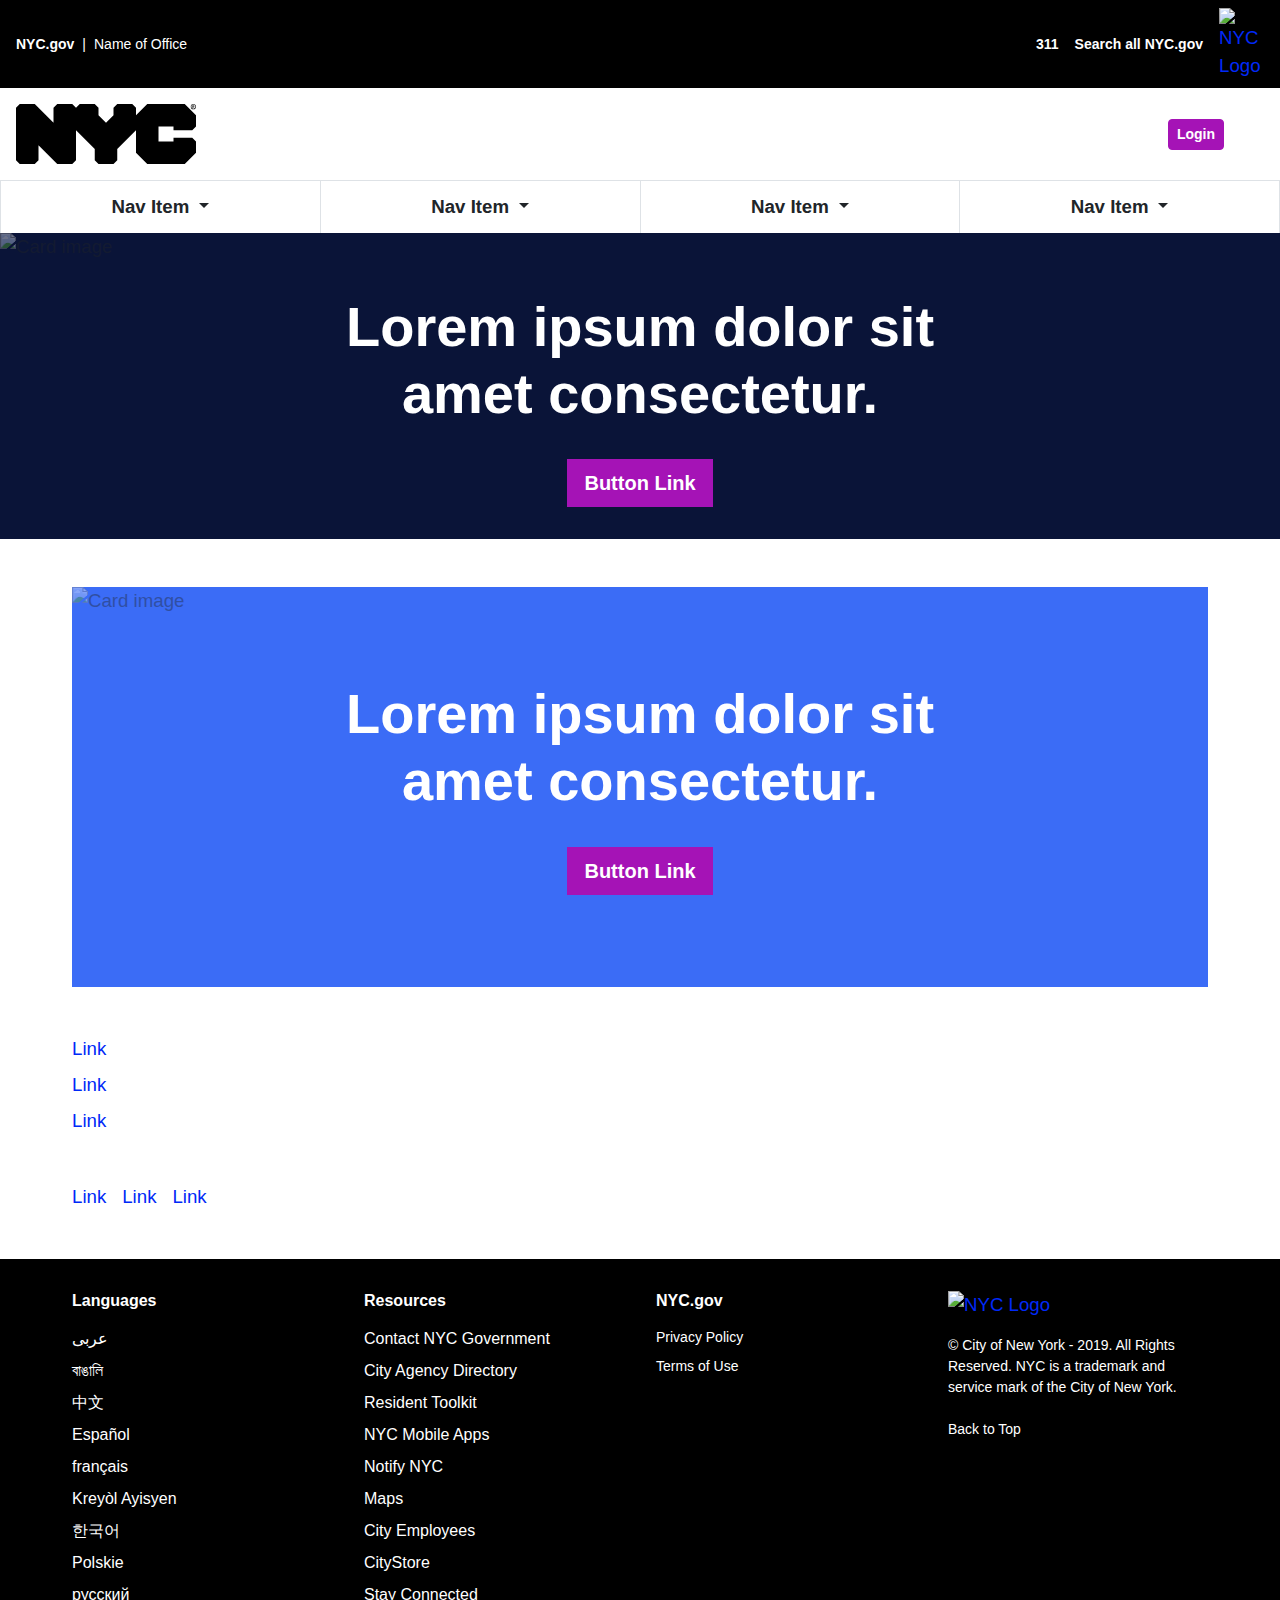
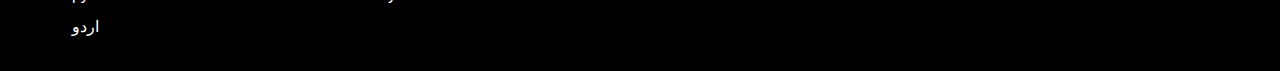
==== commit eb56632f: "before trying nav updates" ====
--- a/index.html
+++ b/index.html
@@ -26,9 +26,9 @@
     <!-- For keyboard users -->
     <a class="sr-only sr-only-focusable skip-menu" href="#skip-header-content">Skip Header</a>
 
-    <header id="global-header" role="banner">
-
-        <div class="bg-black text-white" id="nyc-head">
+    <header class="shadow-sm" id="global-header" role="banner">
+
+        <div class="bg-black text-white py-1" id="nyc-head">
 
             <div class="container-fluid wide">
 
@@ -136,10 +136,10 @@
 
                                 <ul class="extensible-list horizontal">
                                     <li>
-                                        <a href="#1" class="btn btn-sm btn-info">Login</a>
+                                        <a href="#1" class="btn btn-sm btn-info rounded-sm">Login</a>
                                     </li>
                                     <li>
-                                        <button class="no-btn-style" type="button" title="Language"
+                                        <button class="no-btn-style text-reset" type="button" title="Language"
                                             data-toggle="collapse" data-target="#global-language"
                                             aria-controls="global-language" aria-expanded="false">
                                             <span class="sr-only">Language</span>
@@ -147,7 +147,7 @@
                                         </button>
                                     </li>
                                     <li>
-                                        <button class="no-btn-style" type="button" title="Search" data-toggle="collapse"
+                                        <button class="no-btn-style text-reset" type="button" title="Search" data-toggle="collapse"
                                             data-target="#global-search" aria-controls="global-search"
                                             aria-expanded="false">
                                             <span class="sr-only">Search</span>
@@ -191,8 +191,6 @@
                 </form>
             </div>
             <!-- .narrow -->
-
-            
         </div>
 
         <div class="container-fluid collapse d-lg-block px-0 border-lg-top" id="nav-primary">
@@ -297,1754 +295,61 @@
 
     <main id="skip-header-content" role="main">
 
-        <div id="tearsheet-tabs">
-
-            <div class="bg-primary text-white py-3">
-                <div class="container-fluid wide">
-                    <h1 class="display-4 text-right">Tearsheet</h1>
+        <div class="card featured-panel-lg bg-dark">
+
+            <img class="card-img opacity-lg-40" src="https://via.placeholder.com/1500x750" alt="Card image">
+            
+            <div class="card-img-overlay my-3">
+                <div class="container align-self-center my-auto">
+                    <div class="narrow text-white text-center">
+                        <h1 class="card-title display-4 font-weight-bold mb-3">
+                            Lorem ipsum dolor sit amet consectetur.
+                        </h1>
+                        <a href="#" class="btn btn-lg btn-info" title="Button Link">Button Link</a>
+                    </div>
                 </div>
-                <!-- .container-fluid -->
-            </div>
-            <!-- .container-fluid -->
-
-            <div class="container-fluid">
-
-                <div class="row no-gutters mx-n2">
-
-                    <div class="col-lg border-lg-right" id="sidebar">
-
-                        <nav class="sticky-top" id="aside-nav" role="navigation">
-
-                            <!-- For keyboard users -->
-                            <a class="sr-only sr-only-focusable skip-menu" href="#primary-content">Skip Nav</a>
-
-                            <div class="list-group list-group-flush" id="tearsheet-tabs" role="tablist">
-
-                                <a class="list-group-item list-group-item-action active" id="tab-design" data-toggle="list"
-                                    href="#tab-content-design" role="tab" aria-controls="design">
-                                    Design
-                                </a>
-
-                                <a class="list-group-item list-group-item-action" id="tab-forms" data-toggle="list"
-                                    href="#tab-content-forms" role="tab" aria-controls="profile">
-                                    Forms
-                                </a>
-
-                                <a class="list-group-item list-group-item-action" id="tab-tables" data-toggle="list"
-                                    href="#tab-content-tables" role="tab" aria-controls="messages">
-                                    Tables
-                                </a>
-
+            </div>
+        </div>
+        <!-- .featured-panel -->
+
+        <div class="container overflow-hidden">
+
+            <section class="my-4">
+
+                <div class="card featured-panel-fixed bg-secondary">
+
+                    <img class="card-img opacity-40" src="https://via.placeholder.com/1500x750" alt="Card image">
+
+                    <div class="card-img-overlay my-3">
+                        <div class="container my-auto">
+                            <div class="narrow text-white text-center">
+                                <h1 class="card-title display-4 font-weight-bold mb-3">
+                                    Lorem ipsum dolor sit amet consectetur.
+                                </h1>
+                                <a href="#" class="btn btn-lg btn-info" title="Button Link">Button Link</a>
                             </div>
-                            <!-- .list-group -->
-
-                        </nav>
-                        <!-- #aside-nav -->
-
-                    </div>
-                    <!-- .col -->
-
-                    <div class="col-lg" id="primary-content">
-
-                        <div class="tab-content">
-
-                            <div class="tab-pane fade show active" id="tab-content-design" role="tabpanel" aria-labelledby="tab-design">
-
-                                <section>
-
-                                    <header>
-                                        <h2 class="font-weight-light">
-                                            Color Palette
-                                        </h2>
-                                    </header>
-
-                                    <div class="row matrix-gutter text-center my-2">
-
-                                        <div class="col-md">
-                                            <div class="bg-primary text-white px-2 py-4">
-                                                <p>Primary</p>
-                                            </div>
-                                        </div>
-                                        <!-- .col -->
-
-                                        <div class="col-md">
-                                            <div class="bg-secondary px-2 py-4">
-                                                <p>Secondary</p>
-                                            </div>
-                                        </div>
-                                        <!-- .col -->
-
-                                        <div class="col-md">
-                                            <div class="bg-info px-2 py-4">
-                                                <p>Info</p>
-                                            </div>
-                                        </div>
-                                        <!-- .col -->
-
-                                        <div class="col-md">
-                                            <div class="bg-dark text-white px-2 py-4">
-                                                <p>Dark</p>
-                                            </div>
-                                        </div>
-                                        <!-- .col -->
-
-                                        <div class="col-md">
-                                            <div class="bg-light px-2 py-4">
-                                                <p>Light</p>
-                                            </div>
-                                        </div>
-                                        <!-- .col -->
-
-                                    </div>
-                                    <!-- .row -->
-
-                                </section>
-
-                                <hr>
-
-                                <section>
-
-                                    <header>
-                                        <h2 class="font-weight-light">
-                                            Fonts
-                                        </h2>
-                                    </header>
-
-                                    <div class="row my-3">
-
-                                        <div class="col-lg-8 text-primary mb-3 mb-lg-0">
-                                            <p class="display-1">Display 1</p>
-                                            <p class="display-2">Display 2</p>
-                                            <p class="display-3">Display 3</p>
-                                            <p class="display-4">Display 4</p>
-                                        </div>
-                                        <!-- .col -->
-
-                                        <div class="col-lg-4">
-
-                                            <p class="h1">Header 1</p>
-                                            <p class="h2">Header 2</p>
-                                            <p class="h3">Header 3</p>
-                                            <p class="h4">Header 4</p>
-                                            <p class="h5">Header 5</p>
-                                            <p class="h6">Header 6</p>
-
-                                        </div>
-                                        <!-- .col -->
-
-                                    </div>
-                                    <!-- .row -->
-
-                                    <div class="row my-3">
-
-                                        <div class="col-lg-8 mb-3 mb-lg-0">
-
-                                            <div class="narrow-width">
-
-                                                <h1>Lorem ipsum dolor sit amet</h1>
-
-                                                <p>
-                                                    Malesuada dapibus ac condimentum habitasse a praesent commodo
-                                                    penatibus parturient duis
-                                                    pretium
-                                                    et dolor parturient cum. Est vehicula facilisis ad proin condimentum
-                                                    pretium augue
-                                                    accumsan sapien
-                                                    potenti non vestibulum aptent non cum ullamcorper fusce tincidunt
-                                                    class scelerisque
-                                                    facilisi mi
-                                                    dictumst <a href="#1">porttitor est volutpat</a>.
-                                                </p>
-
-                                                <h2 class="mt-3">Lorem ipsum dolor sit amet</h2>
-
-                                                <p>
-                                                    Malesuada dapibus ac condimentum habitasse a praesent commodo
-                                                    penatibus parturient duis
-                                                    pretium
-                                                    et dolor parturient cum. Est vehicula facilisis ad proin condimentum
-                                                    pretium augue
-                                                    accumsan sapien
-                                                    potenti non vestibulum aptent non cum ullamcorper fusce tincidunt
-                                                    class scelerisque
-                                                    facilisi mi
-                                                    dictumst porttitor est volutpat.
-                                                </p>
-
-                                                <h3 class="mt-3">Lorem ipsum dolor sit amet</h3>
-
-                                                <p>
-                                                    Malesuada dapibus ac condimentum habitasse a praesent commodo
-                                                    penatibus parturient duis
-                                                    pretium
-                                                    et dolor parturient cum. Est vehicula facilisis ad proin condimentum
-                                                    pretium augue
-                                                    accumsan
-                                                    sapien
-                                                    potenti non vestibulum aptent non cum ullamcorper fusce tincidunt
-                                                    class scelerisque
-                                                    facilisi mi
-                                                    dictumst porttitor est volutpat.
-                                                </p>
-
-                                                <h4 class="mt-3">Excepteur sint occaecat</h4>
-
-                                                <p>
-                                                    Malesuada dapibus ac condimentum habitasse a praesent commodo
-                                                    penatibus parturient duis
-                                                    pretium
-                                                    et dolor parturient cum. Est vehicula facilisis ad proin condimentum
-                                                    pretium augue
-                                                    accumsan
-                                                    sapien potenti non vestibulum aptent non cum ullamcorper fusce
-                                                    tincidunt class
-                                                    scelerisque facilisi mi
-                                                    dictumst porttitor est volutpat.
-                                                </p>
-
-                                                <h5 class="mt-3">Excepteur sint occaecat</h5>
-
-                                                <p>
-                                                    Malesuada dapibus ac condimentum habitasse a praesent commodo
-                                                    penatibus parturient duis
-                                                    pretium
-                                                    et dolor parturient cum. Est vehicula facilisis ad proin condimentum
-                                                    pretium augue
-                                                    accumsan
-                                                    sapien potenti non vestibulum aptent non cum ullamcorper fusce
-                                                    tincidunt class
-                                                    scelerisque facilisi mi
-                                                    dictumst porttitor est volutpat.
-                                                </p>
-
-                                                <div class="accordion-group my-3" role="tablist" id="accordion-01">
-
-                                                    <div class="card">
-
-                                                        <a class="card-header h4 collapse collapsed" id="acc-button-01"
-                                                            data-toggle="collapse" href="#panel-acc-button-01"
-                                                            role="tab" aria-expanded="false"
-                                                            aria-controls="panel-acc-button-01">
-                                                            <span class="title" role="heading" aria-level="2">Accordion
-                                                                Title</span>
-                                                        </a>
-
-                                                        <div class="collapse" id="panel-acc-button-01" role="tabpanel"
-                                                            aria-labelledby="acc-button-01" data-parent="#accordion-01">
-
-                                                            <div class="card-body">
-                                                                <p>
-                                                                    Lorem ipsum dolor sit amet consectetur adipisicing
-                                                                    elit. Labore debitis
-                                                                    provident
-                                                                    natus, unde fugit
-                                                                    voluptatibus quia molestias odit deleniti, maxime
-                                                                    tempora quod magni sit
-                                                                    praesentium
-                                                                    ipsam neque
-                                                                    consequatur voluptates.
-                                                                </p>
-                                                            </div>
-
-                                                        </div>
-                                                        <!-- .collapse -->
-
-                                                    </div>
-                                                    <!-- .card -->
-
-                                                    <div class="card">
-
-                                                        <a class="card-header h4 collapse collapsed" id="acc-button-02"
-                                                            data-toggle="collapse" href="#panel-acc-button-02"
-                                                            role="tab" aria-expanded="false"
-                                                            aria-controls="panel-acc-button-02">
-                                                            <span class="title" role="heading" aria-level="2">Accordion
-                                                                Title</span>
-                                                        </a>
-
-                                                        <div class="collapse" id="panel-acc-button-02" role="tabpanel"
-                                                            aria-labelledby="acc-button-02" data-parent="#accordion-01">
-
-                                                            <div class="card-body">
-                                                                <p>
-                                                                    Lorem ipsum dolor sit amet consectetur adipisicing
-                                                                    elit. Labore debitis
-                                                                    provident
-                                                                    natus, unde fugit
-                                                                    voluptatibus quia molestias odit deleniti, maxime
-                                                                    tempora quod magni sit
-                                                                    praesentium
-                                                                    ipsam neque
-                                                                    consequatur voluptates.
-                                                                </p>
-                                                            </div>
-
-                                                        </div>
-                                                        <!-- .collapse -->
-
-                                                    </div>
-                                                    <!-- .card -->
-
-                                                    <div class="card">
-
-                                                        <a class="card-header h4 collapse collapsed" id="acc-button-03"
-                                                            data-toggle="collapse" href="#panel-acc-button-03"
-                                                            role="tab" aria-expanded="false"
-                                                            aria-controls="panel-acc-button-03">
-                                                            <span class="title" role="heading" aria-level="2">Accordion
-                                                                Title</span>
-                                                        </a>
-
-                                                        <div class="collapse" id="panel-acc-button-03" role="tabpanel"
-                                                            aria-labelledby="acc-button-03" data-parent="#accordion-01">
-
-                                                            <div class="card-body">
-                                                                <p>
-                                                                    Lorem ipsum dolor sit amet consectetur adipisicing
-                                                                    elit. Labore debitis
-                                                                    provident
-                                                                    natus, unde fugit
-                                                                    voluptatibus quia molestias odit deleniti, maxime
-                                                                    tempora quod magni sit
-                                                                    praesentium
-                                                                    ipsam neque
-                                                                    consequatur voluptates.
-                                                                </p>
-                                                            </div>
-
-                                                        </div>
-                                                        <!-- .collapse -->
-
-                                                    </div>
-                                                    <!-- .card -->
-
-                                                </div>
-                                                <!-- .accordion-group -->
-
-                                            </div>
-                                            <!-- .narrow-width -->
-
-                                        </div>
-                                        <!-- .col -->
-
-                                        <div class="col-lg-4">
-
-                                            <p class="fs-xl">Extra Large (.fs-xl)</p>
-                                            <p class="fs-lg">Large (.fs-lg)</p>
-                                            <p class="fs-rg">Regular (.fs-rg)</p>
-                                            <p class="fs-md">Medium (.fs-md)</p>
-                                            <p class="fs-sm">Small (.fs-sm)</p>
-
-                                        </div>
-                                        <!-- .col -->
-
-                                    </div>
-                                    <!-- .row -->
-
-                                </section>
-
-                                <hr>
-
-                                <section>
-
-                                    <header>
-                                        <h2 class="font-weight-light">
-                                            Buttons and interaction
-                                        </h2>
-                                    </header>
-
-                                    <div class="medium-width my-3">
-
-                                        <div class="row matrix-gutter my-1">
-
-                                            <div class="col-md">
-                                                <button type="button" class="btn btn-lg rounded btn-block btn-outline-danger">
-                                                    Cancel
-                                                </button>
-                                            </div>
-                                            <!-- .col -->
-
-                                            <div class="col-md">
-                                                <button type="button" class="btn btn-lg rounded btn-block btn-outline-primary">
-                                                    Secondary Action
-                                                </button>
-                                            </div>
-                                            <!-- .col -->
-
-                                            <div class="col-md">
-                                                <button type="button" class="btn btn-lg rounded btn-block btn-primary">
-                                                    Primary Action
-                                                </button>
-                                            </div>
-                                            <!-- .col -->
-                                        </div>
-                                        <!-- .row -->
-
-                                        <p class="fs-sm text-muted">
-                                            When buttons appear near one another, the primary action is a solid color, positioned on the right-hand side.
-                                        </p>
-
-                                    </div>
-                                    <!-- .medium-width -->
-
-                                </section>
-
-                                <hr>
-
-                                <section class="d-none">
-
-                                    <div class="medium-width">
-
-                                        <ul class="extensible-list nav text-muted justify-content-center mb-2"
-                                            id="tab-menu-example" role="tablist">
-
-                                            <li>
-                                                <a class="active" id="tab-menu-tab-01" data-toggle="pill"
-                                                    href="#tab-content-01" aria-controls="tab-content-01"
-                                                    aria-selected="true" role="tab">
-                                                    Tab 01
-                                                </a>
-                                            </li>
-
-                                            <li>
-                                                <a id="tab-menu-tab-02" data-toggle="pill" href="#tab-content-02"
-                                                    aria-controls="tab-content-02" aria-selected="true" role="tab">
-                                                    Tab 02
-                                                </a>
-                                            </li>
-
-                                            <li>
-                                                <a id="tab-menu-tab-03" data-toggle="pill" href="#tab-content-03"
-                                                    aria-controls="tab-content-03" aria-selected="true" role="tab">
-                                                    Tab 03
-                                                </a>
-                                            </li>
-
-                                        </ul>
-                                        <!-- #tab-menu-example -->
-
-                                        <div class="tab-content" id="tab-content-example">
-
-                                            <div class="tab-pane fade show active bg-light p-2" id="tab-content-01"
-                                                role="tabpanel" aria-labelledby="tab-menu-tab-01">
-                                                Tab 01
-                                            </div>
-
-                                            <div class="tab-pane fade active bg-light p-2" id="tab-content-02"
-                                                role="tabpanel" aria-labelledby="tab-menu-tab-02">
-                                                Tab 02
-                                            </div>
-
-                                            <div class="tab-pane fade active bg-light p-2" id="tab-content-03"
-                                                role="tabpanel" aria-labelledby="tab-menu-tab-03">
-                                                Tab 03
-                                            </div>
-
-                                        </div>
-                                        <!-- #tab-content-example -->
-
-                                    </div>
-                                    <!-- .medium-width -->
-
-                                </section>
-                                
-                            </div>
-                            <!-- .tab-pane -->
-
-                            <div class="tab-pane fade" id="tab-content-forms" role="tabpanel" aria-labelledby="tab-forms">
-
-                                <section>
-
-                                    <header>
-                                        <h2 class="font-weight-light">
-                                            Forms
-                                        </h2>
-                                    </header>
-
-                                    <div class="row my-3">
-
-                                        <div class="col-lg-8 mb-3 mb-lg-0">
-
-                                            <div class="narrow-width mb-5">
-
-                                                <p>
-                                                    Lorem ipsum dolor sit amet consectetur, adipisicing elit.
-                                                    Accusantium ipsum numquam cumque laboriosam magnam provident
-                                                    quisquam.
-                                                </p>
-
-                                                <form class="needs-validation my-3" novalidate>
-
-                                                    <span class="required-fields-annotation" aria-hidden="true">* Required field</span>
-
-                                                    <div class="form-group validate-parent">
-                                                        
-                                                        <label for="input-text-one">
-                                                            Label
-                                                            <span class="fs-md text-danger" aria-hidden="true">*</span>
-                                                        </label>
-
-                                                        <p class="invalid-feedback">
-                                                            <span class="fas fa-exclamation-triangle"></span>
-                                                            <span class="invalid-description">Error message description</span>
-                                                            <span class="invalid-instruction">How to fix instructions</span>
-                                                        </p>
-                                                        
-                                                        <input type="text" class="form-control" id="input-text-one" required>
-                                                    
-                                                    </div>
-                                                    <!-- .form-group -->
-
-                                                    <div class="form-group form-row">
-                                                        
-                                                        <div class="col validate-parent">
-
-                                                            <label for="input-text-two">
-                                                                Label
-                                                                <span class="fs-md text-danger" aria-hidden="true">*</span>
-                                                            </label>
-
-                                                            <p class="invalid-feedback">
-                                                                <span class="fas fa-exclamation-triangle"></span>
-                                                                <span class="invalid-description">Error message description</span>
-                                                                <span class="invalid-instruction">How to fix instructions</span>
-                                                            </p>
-
-                                                            <input type="text" class="form-control" id="input-text-two" required>
-
-                                                        </div>
-                                                        <!-- .col -->
-
-                                                        <div class="col validate-parent">
-
-                                                            <label for="input-text-three">
-                                                                Label
-                                                                <span class="fs-md text-danger" aria-hidden="true">*</span>
-                                                            </label>
-
-                                                            <p class="invalid-feedback">
-                                                                <span class="fas fa-exclamation-triangle"></span>
-                                                                <span class="invalid-description">Error message description</span>
-                                                                <span class="invalid-instruction">How to fix instructions</span>
-                                                            </p>
-
-                                                            <input type="text" class="form-control" id="input-text-three" required>
-
-                                                        </div>
-                                                        <!-- .col -->
-
-                                                    </div>
-                                                    <!-- .form-group -->
-
-                                                    <div class="form-group">
-
-                                                        <label for="enter-cordinates">
-                                                            Enter Cordinates
-                                                            <span class="fs-md text-danger" aria-hidden="true">*</span>
-                                                        </label>
-
-                                                        <div class="form-row" id="enter-cordinates">
-
-                                                            <div class="col validate-parent">
-
-                                                                <span class="sr-only">
-                                                                    Enter X cordinate
-                                                                </span>
-
-                                                                <p class="invalid-feedback">
-                                                                    <span class="fas fa-exclamation-triangle"></span>
-                                                                    <span class="invalid-description">Error message description</span>
-                                                                    <span class="invalid-instruction">How to fix instructions</span>
-                                                                </p>
-
-                                                                <div class="input-group">
-
-                                                                    <div class="input-group-prepend">
-                                                                        <span class="input-group-text">X</span>
-                                                                    </div>
-
-                                                                    <input type="text" class="form-control" id="enter-cordinate-x" required>
-
-                                                                </div>
-                                                                <!-- .input-group -->
-
-                                                                <small class="text-muted">Latitude: 9999999</small>
-
-                                                            </div>
-                                                            <!-- .col -->
-
-                                                            <div class="col validate-parent">
-
-                                                                <span class="sr-only">
-                                                                    Enter Y cordinate
-                                                                </span>
-
-                                                                <p class="invalid-feedback">
-                                                                    <span class="fas fa-exclamation-triangle"></span>
-                                                                    <span class="invalid-description">Error message description</span>
-                                                                    <span class="invalid-instruction">How to fix instructions</span>
-                                                                </p>
-
-                                                                <div class="input-group">
-
-                                                                    <div class="input-group-prepend">
-                                                                        <div class="input-group-text">Y</div>
-                                                                    </div>
-
-                                                                    <input type="text" class="form-control" id="enter-cordinate-y" required>
-
-                                                                </div>
-                                                                
-                                                                <small class="text-muted">Longitude: -9999999</small>
-                                                                <!-- .input-group -->
-
-                                                            </div>
-                                                            <!-- .col -->
-
-                                                        </div>
-                                                        <!-- .form-group -->
-
-                                                    </div>
-                                                    <!-- .form-group -->
-
-                                                    <div class="form-group validate-parent">
-
-                                                        <label for="borough">Borough
-                                                            <span class="fs-md text-danger" aria-hidden="true">*</span>
-                                                        </label>
-                                                        
-                                                        <p class="invalid-feedback">
-                                                            <span class="fas fa-exclamation-triangle" aria-hidden="true"></span>
-                                                            <span class="invalid-description">Error message description</span>
-                                                            <span class="invalid-instruction">How to fix instructions</span>
-                                                        </p>
-                                                        
-                                                        <select class="form-control" id="borough" required>
-                                                            <option value="">Select One...</option>
-                                                            <option value="Bronx">Bronx</option>
-                                                            <option value="Brooklyn">Brooklyn</option>
-                                                            <option value="Manhattan">Manhattan</option>
-                                                            <option value="Staten Island">Staten Island</option>
-                                                            <option value="Queens">Queens</option>
-                                                        </select>
-                                                    
-                                                    </div>
-
-                                                    <!-- .form-group -->
-
-                                                    <div class="form-group validate-parent" role="group" aria-labelledby="select-a-borough">
-
-                                                        <p class="label" id="select-a-borough">
-                                                            Single checkbox
-                                                            <span class="fs-md text-danger" aria-hidden="true">*</span>
-                                                        </p>
-
-                                                        <p class="invalid-feedback">
-                                                            <span class="fas fa-exclamation-triangle" aria-hidden="true"></span>
-                                                            <span class="invalid-description">Error message description</span>
-                                                            <span class="invalid-instruction">How to fix instructions</span>
-                                                        </p>
-
-                                                        <ul class="extensible-list">
-                                                            <li>
-                                                                <div class="custom-control custom-checkbox">
-                                                                    <input type="checkbox" class="custom-control-input" id="checkbox-single" name="checkbox-group-example" required>
-                                                                    <label class="custom-control-label" for="checkbox-single">Option One</label>
-                                                                </div>
-                                                            </li>
-                                                        </ul>
-
-                                                    </div>
-                                                    <!-- .form-group -->
-
-                                                    <div class="form-group validate-parent" role="group" aria-labelledby="select-a-borough">
-
-                                                        <p class="label" id="select-a-borough">
-                                                            Select multiple options
-                                                            <span class="fs-md text-danger" aria-hidden="true">*</span>
-                                                        </p>
-
-                                                        <p class="invalid-feedback">
-                                                            <span class="fas fa-exclamation-triangle" aria-hidden="true"></span>
-                                                            <span class="invalid-description">Error message description</span>
-                                                            <span class="invalid-instruction">How to fix instructions</span>
-                                                        </p>
-
-                                                        <ul class="extensible-list checkbox-group">
-                                                            <li>
-                                                                <div class="custom-control custom-checkbox">
-                                                                    <input type="checkbox" class="custom-control-input" id="checkbox-option-one" name="checkbox-group-example" required>
-                                                                    <label class="custom-control-label" for="checkbox-option-one">Option One</label>
-                                                                </div>
-                                                            </li>
-
-                                                            <li>
-                                                                <div class="custom-control custom-checkbox">
-                                                                    <input type="checkbox" class="custom-control-input" id="checkbox-option-two" name="checkbox-group-example" required>
-                                                                    <label class="custom-control-label" for="checkbox-option-two">Option Two</label>
-                                                                </div>
-                                                            </li>
-
-                                                            <li>
-                                                                <div class="custom-control custom-checkbox">
-                                                                    <input type="checkbox" class="custom-control-input" id="checkbox-option-three" name="checkbox-group-example" required>
-                                                                    <label class="custom-control-label" for="checkbox-option-three">Option Three</label>
-                                                                </div>
-                                                            </li>
-                                                        </ul>
-
-                                                    </div>
-                                                    <!-- .form-group -->
-
-                                                    <div class="form-group validate-parent" role="group" aria-labelledby="select-a-borough">
-
-                                                        <p class="label" id="select-a-borough">
-                                                            Select a single option
-                                                            <span class="fs-md text-danger" aria-hidden="true">*</span>
-                                                        </p>
-
-                                                        <p class="invalid-feedback">
-                                                            <span class="fas fa-exclamation-triangle" aria-hidden="true"></span>
-                                                            <span class="invalid-description">Error message description</span>
-                                                            <span class="invalid-instruction">How to fix instructions</span>
-                                                        </p>
-
-                                                        <ul class="extensible-list">
-
-                                                            <li>
-                                                                <div class="custom-control custom-radio">
-                                                                    <input type="radio" class="custom-control-input" id="radio-option-one" name="radio-group-example" required>
-                                                                    <label class="custom-control-label" for="radio-option-one">Option One</label>
-                                                                </div>
-                                                            </li>
-
-                                                            <li>
-                                                                <div class="custom-control custom-radio">
-                                                                    <input type="radio" class="custom-control-input" id="radio-option-two" name="radio-group-example" required>
-                                                                    <label class="custom-control-label" for="radio-option-two">Option Two</label>
-                                                                </div>
-                                                            </li>
-
-                                                            <li>
-                                                                <div class="custom-control custom-radio">
-                                                                    <input type="radio" class="custom-control-input" id="radio-option-three" name="radio-group-example" required>
-                                                                    <label class="custom-control-label" for="radio-option-three">Option Two</label>
-                                                                </div>
-                                                            </li>
-
-                                                        </ul>
-
-                                                    </div>
-                                                    <!-- .form-group -->
-
-                                                    <div class="form-group">
-                                                        <label for="message">Message</label>
-                                                        <textarea class="form-control" id="message"
-                                                            rows="6"></textarea>
-                                                        <small class="text-muted">Help text for above field</small>
-                                                    </div>
-                                                    <!-- .form-group -->
-
-                                                    <button class="btn btn-lg rounded btn-block btn-primary my-3" type="submit">Submit</button>
-
-                                                </form>
-                                                <!-- .needs-validation -->
-
-                                            </div>
-                                            <!-- .narrow -->
-
-                                            <div class="narrow-width">
-
-                                                <div class="row matrix-gutter my-1">
-
-                                                    <div class="col-md">
-                                                        <button type="button" class="btn btn-lg rounded btn-block btn-outline-danger">Cancel</button>
-                                                    </div>
-
-                                                    <div class="col-md">
-                                                        <button type="button" class="btn btn-lg rounded btn-block btn-primary">Submit</button>
-                                                    </div>
-
-                                                </div>
-                                                <!-- .row -->
-
-                                                <p class="fs-sm text-muted">Example of a primary and secondary actions in a form.</p>
-
-                                            </div>
-                                            <!-- .narrow-width -->
-
-                                        </div>
-                                        <!-- .col -->
-
-                                        <div class="col-lg-4">
-
-                                            <p class="alert alert-secondary fs-md my-2" role="alert">
-                                                <span class="d-block">
-                                                    <span class="fas fa-info-circle"></span>
-                                                    <span class="font-weight-bold mx-1">
-                                                        Information
-                                                    </span>
-                                                </span>
-                                                Lorem ipsum dolor sit amet consectetur, adipisicing elit.
-                                                Accusantium ipsum numquam cumque laboriosam.
-                                            </p>
-
-                                            <p class="alert alert-success fs-md my-2" role="alert">
-                                                <span class="d-block">
-                                                    <span class="fas fa-check-circle"></span>
-                                                    <span class="font-weight-bold mx-1">
-                                                        Confirmation
-                                                    </span>
-                                                </span>
-                                                Lorem ipsum dolor sit amet consectetur, adipisicing elit.
-                                                Accusantium ipsum numquam cumque laboriosam.
-                                            </p>
-
-                                            <p class="alert alert-warning fs-md my-2" role="alert">
-                                                <span class="d-block">
-                                                    <span class="fas fa-exclamation-circle"></span>
-                                                    <span class="font-weight-bold mx-1">
-                                                        Warning
-                                                    </span>
-                                                </span>
-                                                Lorem ipsum dolor sit amet consectetur, adipisicing elit.
-                                                Accusantium ipsum numquam cumque laboriosam.
-                                            </p>
-
-                                            <p class="alert alert-danger fs-md my-2" role="alert">
-                                                <span class="d-block">
-                                                    <span class="fas fa-times-circle"></span>
-                                                    <span class="font-weight-bold mx-1">
-                                                        Error
-                                                    </span>
-                                                </span>
-                                                Lorem ipsum dolor sit amet consectetur, adipisicing elit.
-                                                Accusantium ipsum numquam cumque laboriosam.
-                                            </p>
-
-                                        </div>
-                                        <!-- .col -->
-
-                                    </div>
-                                    <!-- .row -->
-
-                                </section>
-                                <!-- .my-5 -->
-                            
-                            </div>
-                            <!-- .tab-pane -->
-
-                            <div class="tab-pane fade h-100" id="tab-content-tables" role="tabpanel" aria-labelledby="tab-tables">
-
-                                <section>
-
-                                    <header>
-                                        <h2 class="font-weight-light">
-                                            All Phases
-                                        </h2>
-                                    </header>
-
-                                    <div class="container-width my-3">
-
-                                        <table class="table table-stack-on-mobile">
-
-                                            <thead>
-
-                                                <tr>
-                                                    <th class="col-a w-30">Title</th>
-                                                    <th class="col-b w-30">Title</th>
-                                                    <th class="col-c w-10 text-center">Title</th>
-                                                    <th class="col-d w-10 text-center">Title</th>
-                                                    <th class="col-e w-10">Status</th>
-                                                    <th class="col-f w-auto text-right">
-                                                        <span class="sr-only">
-                                                            Edit
-                                                        </span>
-                                                    </th>
-                                                </tr>
-
-                                            </thead>
-
-                                            <tbody>
-
-                                                <tr>
-                                                    <td class="col-a ">Mus malesuada dapibus</td>
-                                                    <td class="col-b">Adipiscing ut blandit</td>
-                                                    <td class="col-c text-center">99</td>
-                                                    <td class="col-d text-center">99</td>
-                                                    <td class="col-e">
-                                                        <span class="badge status-pending">Pending</span>
-                                                    </td>
-                                                    <td class="col-f">
-                                                        <ul
-                                                            class="extensible-list horizontal justify-content-end text-primary">
-                                                            <li>
-                                                                <button class="no-btn-style" type="button" title="Edit">
-                                                                    <span class="sr-only">Edit</span>
-                                                                    <span class="fas fa-pen"></span>
-                                                                </button>
-                                                            </li>
-                                                            <li>
-                                                                <button class="no-btn-style" type="button"
-                                                                    title="Delete">
-                                                                    <span class="sr-only">Delete</span>
-                                                                    <span class="fas fa-trash"></span>
-                                                                </button>
-                                                            </li>
-                                                        </ul>
-                                                    </td>
-                                                </tr>
-                                                
-                                                <tr>
-                                                    <td class="col-a">Mus malesuada dapibus</td>
-                                                    <td class="col-b">Adipiscing ut blandit</td>
-                                                    <td class="col-c text-center">99</td>
-                                                    <td class="col-d text-center">99</td>
-                                                    <td class="col-e">
-                                                        <span class="badge status-in-progress">In Progress</span>
-                                                    </td>
-                                                    <td class="col-f">
-                                                        <ul
-                                                            class="extensible-list horizontal justify-content-end text-primary">
-                                                            <li>
-                                                                <button class="no-btn-style" type="button" title="Edit">
-                                                                    <span class="sr-only">Edit</span>
-                                                                    <span class="fas fa-pen"></span>
-                                                                </button>
-                                                            </li>
-                                                            <li>
-                                                                <button class="no-btn-style" type="button"
-                                                                    title="Delete">
-                                                                    <span class="sr-only">Delete</span>
-                                                                    <span class="fas fa-trash"></span>
-                                                                </button>
-                                                            </li>
-                                                        </ul>
-                                                    </td>
-                                                </tr>
-
-                                                <tr>
-                                                    <td class="col-a">Mus malesuada dapibus</td>
-                                                    <td class="col-b">Adipiscing ut blandit</td>
-                                                    <td class="col-c text-center">99</td>
-                                                    <td class="col-d text-center">99</td>
-                                                    <td class="col-e">
-                                                        <span class="badge status-complete">Complete</span>
-                                                    </td>
-                                                    <td class="col-f">
-                                                        <ul
-                                                            class="extensible-list horizontal justify-content-end text-primary">
-                                                            <li>
-                                                                <button class="no-btn-style" type="button" title="Edit">
-                                                                    <span class="sr-only">Edit</span>
-                                                                    <span class="fas fa-pen"></span>
-                                                                </button>
-                                                            </li>
-                                                            <li>
-                                                                <button class="no-btn-style" type="button"
-                                                                    title="Delete">
-                                                                    <span class="sr-only">Delete</span>
-                                                                    <span class="fas fa-trash"></span>
-                                                                </button>
-                                                            </li>
-                                                        </ul>
-                                                    </td>
-                                                </tr>
-                                                
-                                                <tr>
-                                                    <td class="col-a">Mus malesuada dapibus</td>
-                                                    <td class="col-b">Adipiscing ut blandit</td>
-                                                    <td class="col-c text-center">99</td>
-                                                    <td class="col-d text-center">99</td>
-                                                    <td class="col-e">
-                                                        <span class="badge status-pending">Pending</span>
-                                                    </td>
-                                                    <td class="col-f">
-                                                        <ul
-                                                            class="extensible-list horizontal justify-content-end text-primary">
-                                                            <li>
-                                                                <button class="no-btn-style" type="button" title="Edit">
-                                                                    <span class="sr-only">Edit</span>
-                                                                    <span class="fas fa-pen"></span>
-                                                                </button>
-                                                            </li>
-                                                            <li>
-                                                                <button class="no-btn-style" type="button"
-                                                                    title="Delete">
-                                                                    <span class="sr-only">Delete</span>
-                                                                    <span class="fas fa-trash"></span>
-                                                                </button>
-                                                            </li>
-                                                        </ul>
-                                                    </td>
-                                                </tr>
-
-                                                <tr>
-                                                    <td class="col-a ">Mus malesuada dapibus</td>
-                                                    <td class="col-b">Adipiscing ut blandit</td>
-                                                    <td class="col-c text-center">99</td>
-                                                    <td class="col-d text-center">99</td>
-                                                    <td class="col-e">
-                                                        <span class="badge status-in-progress">In Progress</span>
-                                                    </td>
-                                                    <td class="col-f">
-                                                        <ul
-                                                            class="extensible-list horizontal justify-content-end text-primary">
-                                                            <li>
-                                                                <button class="no-btn-style" type="button" title="Edit">
-                                                                    <span class="sr-only">Edit</span>
-                                                                    <span class="fas fa-pen"></span>
-                                                                </button>
-                                                            </li>
-                                                            <li>
-                                                                <button class="no-btn-style" type="button"
-                                                                    title="Delete">
-                                                                    <span class="sr-only">Delete</span>
-                                                                    <span class="fas fa-trash"></span>
-                                                                </button>
-                                                            </li>
-                                                        </ul>
-                                                    </td>
-                                                </tr>
-
-                                                <tr>
-                                                    <td class="col-a ">Mus malesuada dapibus</td>
-                                                    <td class="col-b">Adipiscing ut blandit</td>
-                                                    <td class="col-c text-center">99</td>
-                                                    <td class="col-d text-center">99</td>
-                                                    <td class="col-e">
-                                                        <span class="badge status-complete">Complete</span>
-                                                    </td>
-                                                    <td class="col-f">
-                                                        <ul
-                                                            class="extensible-list horizontal justify-content-end text-primary">
-                                                            <li>
-                                                                <button class="no-btn-style" type="button" title="Edit">
-                                                                    <span class="sr-only">Edit</span>
-                                                                    <span class="fas fa-pen"></span>
-                                                                </button>
-                                                            </li>
-                                                            <li>
-                                                                <button class="no-btn-style" type="button"
-                                                                    title="Delete">
-                                                                    <span class="sr-only">Delete</span>
-                                                                    <span class="fas fa-trash"></span>
-                                                                </button>
-                                                            </li>
-                                                        </ul>
-                                                    </td>
-                                                </tr>
-
-                                            </tbody>
-
-                                        </table>
-
-                                    </div>
-                                    <!-- .my-3 -->
-
-                                </section>
-                                <!-- .my-5 -->
-
-                                <hr>
-
-                                <section>
-
-                                    <header>
-                                        <h2 class="font-weight-light">
-                                            Create Phase
-                                        </h2>
-                                    </header>
-
-                                    <div class="container-width">
-
-                                        <div class="my-3">
-
-                                            <div class="header-action-group">
-                                                <div>
-                                                    <h3>Zone A</h3>
-                                                </div>
-                                                <div>
-                                                    <a href="#1" class="btn rounded btn-primary">
-                                                        Add Franchisee
-                                                    </a>
-                                                </div>
-                                            </div>
-                                            <!-- .header-action-group -->
-
-                                            <table class="table table-stack-on-mobile vertically-centered">
-
-                                                <thead>
-
-                                                    <tr>
-                                                        <th class="col-a w-25">Franchisee</th>
-                                                        <th class="col-b w-20">Start Date</th>
-                                                        <th class="col-c w-20">End Date</th>
-                                                        <th class="col-d w-10">Additional</th>
-                                                        <th class="col-e w-10">Subtracted</th>
-                                                        <th class="col-f w-10">
-                                                            <sr class="sr-only">
-                                                                Delete
-                                                            </sr>
-                                                        </th>
-                                                    </tr>
-
-                                                </thead>
-
-                                                <tbody>
-
-                                                    <tr>
-                                                        <td class="col-a">
-                                                            <select class="form-control form-control-sm"
-                                                                id="select-franchisee-01">
-                                                                <option>Select One...</option>
-                                                                <option value="Option One">Option One</option>
-                                                                <option value="Option Two">Option Two</option>
-                                                                <option value="Option Three">Option Three</option>
-                                                            </select>
-                                                        </td>
-                                                        <td class="col-b">
-                                                            10-18-19
-                                                        </td>
-                                                        <td class="col-c">
-                                                            10-24-19
-                                                        </td>
-                                                        <td class="col-d">
-                                                            <input type="text" class="form-control form-control-sm"
-                                                                id="input-in-table-01">
-                                                        </td>
-                                                        <td class="col-e text-center">
-                                                            <input type="text" class="form-control form-control-sm"
-                                                                id="input-in-table-02">
-                                                        </td>
-                                                        <td class="col-f text-right">
-                                                            <button class="no-btn-style text-primary" type="button"
-                                                                title="Delete">
-                                                                <span class="sr-only">Delete</span>
-                                                                <span class="fas fa-trash"></span>
-                                                            </button>
-                                                        </td>
-                                                    </tr>
-
-                                                    <tr>
-                                                        <td class="col-a">
-                                                            <select class="form-control form-control-sm"
-                                                                id="select-franchisee-01">
-                                                                <option>Select One...</option>
-                                                                <option value="Option One">Option One</option>
-                                                                <option value="Option Two">Option Two</option>
-                                                                <option value="Option Three">Option Three</option>
-                                                            </select>
-                                                        </td>
-                                                        <td class="col-b">
-                                                            10-18-19
-                                                        </td>
-                                                        <td class="col-c">
-                                                            10-24-19
-                                                        </td>
-                                                        <td class="col-d">
-                                                            <input type="text" class="form-control form-control-sm"
-                                                                id="input-in-table-01">
-                                                        </td>
-                                                        <td class="col-e text-center">
-                                                            <input type="text" class="form-control form-control-sm"
-                                                                id="input-in-table-02">
-                                                        </td>
-                                                        <td class="col-f text-right">
-                                                            <button class="no-btn-style text-primary" type="button"
-                                                                title="Delete">
-                                                                <span class="sr-only">Delete</span>
-                                                                <span class="fas fa-trash"></span>
-                                                            </button>
-                                                        </td>
-                                                    </tr>
-
-                                                    <tr>
-                                                        <td class="col-a">
-                                                            <select class="form-control form-control-sm"
-                                                                id="select-franchisee-01">
-                                                                <option>Select One...</option>
-                                                                <option value="Option One">Option One</option>
-                                                                <option value="Option Two">Option Two</option>
-                                                                <option value="Option Three">Option Three</option>
-                                                            </select>
-                                                        </td>
-                                                        <td class="col-b">
-                                                            10-18-19
-                                                        </td>
-                                                        <td class="col-c">
-                                                            10-24-19
-                                                        </td>
-                                                        <td class="col-d">
-                                                            <input type="text" class="form-control form-control-sm"
-                                                                id="input-in-table-01">
-                                                        </td>
-                                                        <td class="col-e text-center">
-                                                            <input type="text" class="form-control form-control-sm"
-                                                                id="input-in-table-02">
-                                                        </td>
-                                                        <td class="col-f text-right">
-                                                            <button class="no-btn-style text-primary" type="button"
-                                                                title="Delete">
-                                                                <span class="sr-only">Delete</span>
-                                                                <span class="fas fa-trash"></span>
-                                                            </button>
-                                                        </td>
-                                                    </tr>
-
-                                                </tbody>
-
-                                            </table>
-                                            <!-- .table-responsive -->
-
-                                        </div>
-                                        <!-- .my-3 -->
-
-                                        <div class="my-3">
-
-                                            <div class="header-action-group">
-                                                <div>
-                                                    <h3>Zone B</h3>
-                                                </div>
-                                                <div>
-                                                    <a href="#1" class="btn rounded btn-primary">
-                                                        Add Franchisee
-                                                    </a>
-                                                </div>
-                                            </div>
-                                            <!-- .header-action-group -->
-
-                                            <table class="table table-stack-on-mobile vertically-centered">
-
-                                                <thead>
-
-                                                    <tr>
-                                                        <th class="col-a w-25">Franchisee</th>
-                                                        <th class="col-b w-20">Start Date</th>
-                                                        <th class="col-c w-20">End Date</th>
-                                                        <th class="col-d w-10">Additional</th>
-                                                        <th class="col-e w-10">Subtracted</th>
-                                                        <th class="col-f w-10">
-                                                            <sr class="sr-only">
-                                                                Delete
-                                                            </sr>
-                                                        </th>
-                                                    </tr>
-
-                                                </thead>
-
-                                                <tbody>
-
-                                                    <tr>
-                                                        <td class="col-a">
-                                                            <select class="form-control form-control-sm" id="create-phase-zone-b-select-franchisee-01">
-                                                                <option>Select One...</option>
-                                                                <option value="Option One">Option One</option>
-                                                                <option value="Option Two">Option Two</option>
-                                                                <option value="Option Three">Option Three</option>
-                                                            </select>
-                                                        </td>
-                                                        <td class="col-b">
-                                                            10-18-19
-                                                        </td>
-                                                        <td class="col-c">
-                                                            10-24-19
-                                                        </td>
-                                                        <td class="col-d">
-                                                            <input type="text" class="form-control form-control-sm" id="create-phase-zone-b-add-01">
-                                                        </td>
-                                                        <td class="col-e text-center">
-                                                            <input type="text" class="form-control form-control-sm" id="create-phase-zone-b-subtract-01">
-                                                        </td>
-                                                        <td class="col-f text-right">
-                                                            <button class="no-btn-style text-primary" type="button" title="Delete">
-                                                                <span class="sr-only">Delete</span>
-                                                                <span class="fas fa-trash"></span>
-                                                            </button>
-                                                        </td>
-                                                    </tr>
-
-                                                    <tr>
-                                                        <td class="col-a">
-                                                            <select class="form-control form-control-sm" id="create-phase-zone-b-select-franchisee-02">
-                                                                <option>Select One...</option>
-                                                                <option value="Option One">Option One</option>
-                                                                <option value="Option Two">Option Two</option>
-                                                                <option value="Option Three">Option Three</option>
-                                                            </select>
-                                                        </td>
-                                                        <td class="col-b">
-                                                            10-18-19
-                                                        </td>
-                                                        <td class="col-c">
-                                                            10-24-19
-                                                        </td>
-                                                        <td class="col-d">
-                                                            <input type="text" class="form-control form-control-sm" id="create-phase-zone-b-add-02">
-                                                        </td>
-                                                        <td class="col-e text-center">
-                                                            <input type="text" class="form-control form-control-sm" id="create-phase-zone-b-subtract-02">
-                                                        </td>
-                                                        <td class="col-f text-right">
-                                                            <button class="no-btn-style text-primary" type="button" title="Delete">
-                                                                <span class="sr-only">Delete</span>
-                                                                <span class="fas fa-trash"></span>
-                                                            </button>
-                                                        </td>
-                                                    </tr>
-
-                                                    <tr>
-                                                        <td class="col-a">
-                                                            <select class="form-control form-control-sm" id="create-phase-zone-b-select-franchisee-03">
-                                                                <option>Select One...</option>
-                                                                <option value="Option One">Option One</option>
-                                                                <option value="Option Two">Option Two</option>
-                                                                <option value="Option Three">Option Three</option>
-                                                            </select>
-                                                        </td>
-                                                        <td class="col-b">
-                                                            10-18-19
-                                                        </td>
-                                                        <td class="col-c">
-                                                            10-24-19
-                                                        </td>
-                                                        <td class="col-d">
-                                                            <input type="text" class="form-control form-control-sm" id="create-phase-zone-b-additional-03">
-                                                        </td>
-                                                        <td class="col-e text-center">
-                                                            <input type="text" class="form-control form-control-sm" id="create-phase-zone-b-additional-03">
-                                                        </td>
-                                                        <td class="col-f text-right">
-                                                            <button class="no-btn-style text-primary" type="button" title="Delete">
-                                                                <span class="sr-only">Delete</span>
-                                                                <span class="fas fa-trash"></span>
-                                                            </button>
-                                                        </td>
-                                                    </tr>
-
-                                                </tbody>
-
-                                            </table>
-                                            <!-- .table-responsive -->
-
-                                        </div>
-                                        <!-- .my-3 -->
-
-                                        <div class="my-3">
-
-                                            <div class="header-action-group">
-                                                <div>
-                                                    <h3>Zone C</h3>
-                                                </div>
-                                                <div>
-                                                    <a href="#1" class="btn rounded btn-primary">
-                                                        Add Franchisee
-                                                    </a>
-                                                </div>
-                                            </div>
-                                            <!-- .header-action-group -->
-
-                                            <table class="table table-stack-on-mobile vertically-centered">
-
-                                                <thead>
-
-                                                    <tr>
-                                                        <th class="col-a w-25">Franchisee</th>
-                                                        <th class="col-b w-20">Start Date</th>
-                                                        <th class="col-c w-20">End Date</th>
-                                                        <th class="col-d w-10">Additional</th>
-                                                        <th class="col-e w-10">Subtracted</th>
-                                                        <th class="col-f w-10">
-                                                            <sr class="sr-only">
-                                                                Delete
-                                                            </sr>
-                                                        </th>
-                                                    </tr>
-
-                                                </thead>
-
-                                                <tbody>
-
-                                                    <tr>
-                                                        <td class="col-a">
-                                                            <select class="form-control form-control-sm" id="create-phase-zone-b-select-franchisee-01">
-                                                                <option>Select One...</option>
-                                                                <option value="Option One">Option One</option>
-                                                                <option value="Option Two">Option Two</option>
-                                                                <option value="Option Three">Option Three</option>
-                                                            </select>
-                                                        </td>
-                                                        <td class="col-b">
-                                                            10-18-19
-                                                        </td>
-                                                        <td class="col-c">
-                                                            10-24-19
-                                                        </td>
-                                                        <td class="col-d">
-                                                            <input type="text" class="form-control form-control-sm" id="create-phase-zone-b-add-01">
-                                                        </td>
-                                                        <td class="col-e text-center">
-                                                            <input type="text" class="form-control form-control-sm" id="create-phase-zone-b-subtract-01">
-                                                        </td>
-                                                        <td class="col-f text-right">
-                                                            <button class="no-btn-style text-primary" type="button" title="Delete">
-                                                                <span class="sr-only">Delete</span>
-                                                                <span class="fas fa-trash"></span>
-                                                            </button>
-                                                        </td>
-                                                    </tr>
-
-                                                    <tr>
-                                                        <td class="col-a">
-                                                            <select class="form-control form-control-sm" id="create-phase-zone-b-select-franchisee-02">
-                                                                <option>Select One...</option>
-                                                                <option value="Option One">Option One</option>
-                                                                <option value="Option Two">Option Two</option>
-                                                                <option value="Option Three">Option Three</option>
-                                                            </select>
-                                                        </td>
-                                                        <td class="col-b">
-                                                            10-18-19
-                                                        </td>
-                                                        <td class="col-c">
-                                                            10-24-19
-                                                        </td>
-                                                        <td class="col-d">
-                                                            <input type="text" class="form-control form-control-sm" id="create-phase-zone-b-add-02">
-                                                        </td>
-                                                        <td class="col-e text-center">
-                                                            <input type="text" class="form-control form-control-sm" id="create-phase-zone-b-subtract-02">
-                                                        </td>
-                                                        <td class="col-f text-right">
-                                                            <button class="no-btn-style text-primary" type="button" title="Delete">
-                                                                <span class="sr-only">Delete</span>
-                                                                <span class="fas fa-trash"></span>
-                                                            </button>
-                                                        </td>
-                                                    </tr>
-
-                                                    <tr>
-                                                        <td class="col-a">
-                                                            <select class="form-control form-control-sm" id="create-phase-zone-b-select-franchisee-03">
-                                                                <option>Select One...</option>
-                                                                <option value="Option One">Option One</option>
-                                                                <option value="Option Two">Option Two</option>
-                                                                <option value="Option Three">Option Three</option>
-                                                            </select>
-                                                        </td>
-                                                        <td class="col-b">
-                                                            10-18-19
-                                                        </td>
-                                                        <td class="col-c">
-                                                            10-24-19
-                                                        </td>
-                                                        <td class="col-d">
-                                                            <input type="text" class="form-control form-control-sm" id="create-phase-zone-b-additional-03">
-                                                        </td>
-                                                        <td class="col-e text-center">
-                                                            <input type="text" class="form-control form-control-sm" id="create-phase-zone-b-additional-03">
-                                                        </td>
-                                                        <td class="col-f text-right">
-                                                            <button class="no-btn-style text-primary" type="button" title="Delete">
-                                                                <span class="sr-only">Delete</span>
-                                                                <span class="fas fa-trash"></span>
-                                                            </button>
-                                                        </td>
-                                                    </tr>
-
-                                                </tbody>
-
-                                            </table>
-                                            <!-- .table-responsive -->
-
-                                        </div>
-                                        <!-- .my-3 -->
-
-                                    </div>
-                                    <!-- .container-width -->
-
-                                </section>
-                                <!-- .my-5 -->
-
-                                <hr>
-
-                                <section>
-
-                                    <header>
-                                        <h2 class="font-weight-light">
-                                            Data List
-                                        </h2>
-                                    </header>
-
-                                    <div class="narrow-width">
-
-                                        <div class="my-3">
-
-                                            <ul class="data-list" role="list">
-                                                <li>
-                                                    <strong>Zone</strong>
-                                                    <span>A</span>
-                                                </li>
-                                                <li>
-                                                    <strong>X Coordinate</strong>
-                                                    <span>999999</span>
-                                                </li>
-                                                <li>
-                                                    <strong>Y Coordinate</strong>
-                                                    <span>989358</span>
-                                                </li>
-                                                <li>
-                                                    <strong>Latitude</strong>
-                                                    <span>99.9999</span>
-                                                </li>
-                                                <li>
-                                                    <strong>Longitude</strong>
-                                                    <span>-99.999999</span>
-                                                </li>
-                                            </ul>
-
-                                        </div>
-                                        <!-- .my-3 -->
-
-                                        <div class="my-3">
-
-                                            <div class="header-action-group">
-                                                <div>
-                                                    <h3 class="h5">Header</h3>
-                                                </div>
-                                                <div>
-                                                    <a href="#1" class="btn btn-sm rounded btn-primary">
-                                                        Add New
-                                                    </a>
-                                                </div>
-                                            </div>
-                                            <!-- .header-action-group -->
-                                            
-
-                                            <ul class="data-list" role="list">
-                                                <li>
-                                                    <span>
-                                                        <strong>Zone</strong>
-                                                    </span>
-                                                    <span>
-                                                        Lorem ipsum dolor sit amet consectetur, adipisicing elit. Ipsam iste eos doloremque facere nobis.
-                                                    </span>
-                                                </li>
-
-                                                <li>
-                                                    <span>
-                                                        <strong>Zone</strong>
-                                                    </span>
-                                                    <span>
-                                                        Lorem ipsum dolor sit amet consectetur, adipisicing elit. Ipsam iste eos doloremque facere nobis.
-                                                    </span>
-                                                </li>
-
-                                                <!-- <li>
-                                                    <strong>X Coordinate</strong>
-                                                    <span>999999</span>
-                                                </li>
-                                                <li>
-                                                    <strong>Y Coordinate</strong>
-                                                    <span>989358</span>
-                                                </li>
-                                                <li>
-                                                    <strong>Latitude</strong>
-                                                    <span>99.9999</span>
-                                                </li>
-                                                <li>
-                                                    <strong>Longitude</strong>
-                                                    <span>-99.999999</span>
-                                                </li> -->
-                                            </ul>
-
-                                        </div>
-                                        <!-- .my-3 -->
-
-                                    </div>
-                                    <!-- .container-width -->
-
-                                </section>
-
-
-
-                                <section class="d-none">
-
-                                    <header>
-                                        <h2 class="font-weight-light">
-                                            Wishlist
-                                        </h2>
-                                    </header>
-
-                                    <div class="my-3">
-
-                                        <div class="table-responsive">
-
-                                            <table class="table vertically-centered">
-
-                                                <thead>
-
-                                                    <tr>
-                                                        <th class="col-a w-10">Check</th>
-                                                        <th class="col-b w-20">Forn Select</th>
-                                                        <th class="col-c w-10">Form Input</th>
-                                                        <th class="col-d">Text</th>
-                                                        <th class="col-e w-10 text-center">Number</th>
-                                                        <th class="col-f text-right">
-                                                            Buttons
-                                                        </th>
-                                                    </tr>
-
-                                                </thead>
-
-                                                <tbody>
-
-                                                    <tr>
-                                                        <td class="col-a">
-                                                            <select class="form-control form-control-sm" id="create-phase-zone-a-select-franchisee-01">
-                                                                <option>Select One...</option>
-                                                                <option value="Option One">Option One</option>
-                                                                <option value="Option Two">Option Two</option>
-                                                                <option value="Option Three">Option Three</option>
-                                                            </select>
-                                                        </td>
-                                                        <td class="col-b">
-                                                            10-18-19
-                                                        </td>
-                                                        <td class="col-c">
-                                                            10-24-19
-                                                        </td>
-                                                        <td class="col-d">
-                                                            <input type="text" class="form-control form-control-sm" id="create-phase-zone-a-add-01">
-                                                        </td>
-                                                        <td class="col-e text-center">
-                                                            <input type="text" class="form-control form-control-sm" id="create-phase-zone-a-subtract-01">
-                                                        </td>
-                                                        <td class="col-f text-right">
-                                                            <button class="no-btn-style text-primary" type="button" title="Delete">
-                                                                <span class="sr-only">Delete</span>
-                                                                <span class="fas fa-trash"></span>
-                                                            </button>
-                                                        </td>
-                                                    </tr>
-
-                                                    <tr>
-                                                        <td class="col-a">
-                                                            <select class="form-control form-control-sm" id="create-phase-zone-a-select-franchisee-02">
-                                                                <option>Select One...</option>
-                                                                <option value="Option One">Option One</option>
-                                                                <option value="Option Two">Option Two</option>
-                                                                <option value="Option Three">Option Three</option>
-                                                            </select>
-                                                        </td>
-                                                        <td class="col-b">
-                                                            10-18-19
-                                                        </td>
-                                                        <td class="col-c">
-                                                            10-24-19
-                                                        </td>
-                                                        <td class="col-d">
-                                                            <input type="text" class="form-control form-control-sm" id="create-phase-zone-a-add-02">
-                                                        </td>
-                                                        <td class="col-e text-center">
-                                                            <input type="text" class="form-control form-control-sm" id="create-phase-zone-a-subtract-02">
-                                                        </td>
-                                                        <td class="col-f text-right">
-                                                            <button class="no-btn-style text-primary" type="button"
-                                                                title="Delete">
-                                                                <span class="sr-only">Delete</span>
-                                                                <span class="fas fa-trash"></span>
-                                                            </button>
-                                                        </td>
-                                                    </tr>
-
-                                                    <tr>
-                                                        <td class="col-a">
-                                                            <select class="form-control form-control-sm" id="create-phase-zone-b-select-franchisee-03">
-                                                                <option>Select One...</option>
-                                                                <option value="Option One">Option One</option>
-                                                                <option value="Option Two">Option Two</option>
-                                                                <option value="Option Three">Option Three</option>
-                                                            </select>
-                                                        </td>
-                                                        <td class="col-b">
-                                                            10-18-19
-                                                        </td>
-                                                        <td class="col-c">
-                                                            10-24-19
-                                                        </td>
-                                                        <td class="col-d">
-                                                            <input type="text" class="form-control form-control-sm" id="create-phase-zone-b-additional-03">
-                                                        </td>
-                                                        <td class="col-e text-center">
-                                                            <input type="text" class="form-control form-control-sm" id="create-phase-zone-b-additional-03">
-                                                        </td>
-                                                        <td class="col-f text-right">
-                                                            <button class="no-btn-style text-primary" type="button" title="Delete">
-                                                                <span class="sr-only">Delete</span>
-                                                                <span class="fas fa-trash"></span>
-                                                            </button>
-                                                        </td>
-                                                    </tr>
-
-                                                    <tr>
-                                                        <td class="col-a">
-                                                            <select class="form-control form-control-sm" id="create-phase-zone-a-select-franchisee-03">
-                                                                <option>Select One...</option>
-                                                                <option value="Option One">Option One</option>
-                                                                <option value="Option Two">Option Two</option>
-                                                                <option value="Option Three">Option Three</option>
-                                                            </select>
-                                                        </td>
-                                                        <td class="col-b">
-                                                            10-18-19
-                                                        </td>
-                                                        <td class="col-c">
-                                                            10-24-19
-                                                        </td>
-                                                        <td class="col-d">
-                                                            <input type="text" class="form-control form-control-sm" id="create-phase-zone-3-add-03">
-                                                        </td>
-                                                        <td class="col-e text-center">
-                                                            <input type="text" class="form-control form-control-sm" id="create-phase-zone-3-subtract-03">
-                                                        </td>
-                                                        <td class="col-f text-right">
-                                                            <button class="no-btn-style text-primary" type="button" title="Delete">
-                                                                <span class="sr-only">Delete</span>
-                                                                <span class="fas fa-trash"></span>
-                                                            </button>
-                                                        </td>
-                                                    </tr>
-
-                                                </tbody>
-
-                                            </table>
-
-                                        </div>
-                                        <!-- .table-responsive -->
-
-                                    </div>
-                                    <!-- .my-3 -->
-
-                                </section>
-                            
-
-                            </div>
-                            <!-- .tab-pane -->
-
-                        </div>
-                        <!-- .tab-content -->
-
-                    </div>
-                    <!-- #primary-content -->
+                        </div>
+                    </div>
 
                 </div>
-                <!-- .row -->
-
-            </div>
-            <!-- .container-fluid -->
-
-        </div>
-        <!-- #tearsheet-two-column -->
+                <!-- .featured-panel -->
+
+                <ul class="extensible-list my-4">
+                    <li><a href="#" title="Link">Link</a></li>
+                    <li><a href="#" title="Link">Link</a></li>
+                    <li><a href="#" title="Link">Link</a></li>
+                </ul>
+
+                <ul class="extensible-list horizontal-lg my-4">
+                    <li><a href="#" title="Link">Link</a></li>
+                    <li><a href="#" title="Link">Link</a></li>
+                    <li><a href="#" title="Link">Link</a></li>
+                </ul>
+                 
+            </section>
+
+        </div>
+        <!-- .overflow-hidden -->
 
     </main>
     <!-- #content -->
@@ -2214,63 +519,9 @@
 
     <script src="https://translate.google.com/translate_a/element.js?cb=googleTranslateElementInit"></script>
 
-    <!-- NYC template JS (RTL, search and language toggle, back to top)  -->
+    <!-- NYC template JS -->
     <script src="./js/main.js"></script>
 
-    <!-- Form Validation -->
-    <script src="./js/validation.js"></script>
-    
-    <!-- Responsive Tables -->
-    <script src="./js/responsive-table.js"></script>
-
-    <!-- Map Dependecies.js -->
-    <script src="https://cdnjs.cloudflare.com/ajax/libs/proj4js/2.4.4/proj4.js"></script>
-    <script src="https://cdn.rawgit.com/openlayers/openlayers.github.io/master/en/v5.3.0/build/ol.js"></script>
-    <script src="https://cdnjs.cloudflare.com/ajax/libs/PapaParse/4.4.0/papaparse.min.js"></script>
-    <script src="https://maps.nyc.gov/nyc-lib/v1.2.79/js/babel-polyfill.js"></script>
-    <script src="https://maps.nyc.gov/nyc-lib/v1.2.79/js/nyc-ol-lib.js"></script>
-
-    <!-- Initiate Map -->
-
-    <script>
-        
-        $(document).ready(function() {
-
-            var mapLoaded = false;
-
-            function initMap() {
-
-                var map1 = new nyc.ol.FrameworkMap({
-                    mapTarget: '#map',
-                    searchTarget: false,
-                    startAt: '2 Metrotech Center',
-                    geoclientUrl: 'https://maps.nyc.gov/geoclient/v1/search.json?app_key=74DF5DB1D7320A9A2&app_id=nyc-lib-example'
-                });
-
-            }
-
-            $('[data-toggle="list"]').on('shown.bs.tab', function (e) {
-                
-                e.target;
-
-                console.warn(e.target.id);
-                
-                if (e.target.id === "tab-maps" && mapLoaded === false){
-
-                    initMap();
-
-                    mapLoaded = true;
-
-                } else{
-                    return;
-                }
-
-            });
-
-        });
-        
-    </script>
-
 </body>
 
 </html>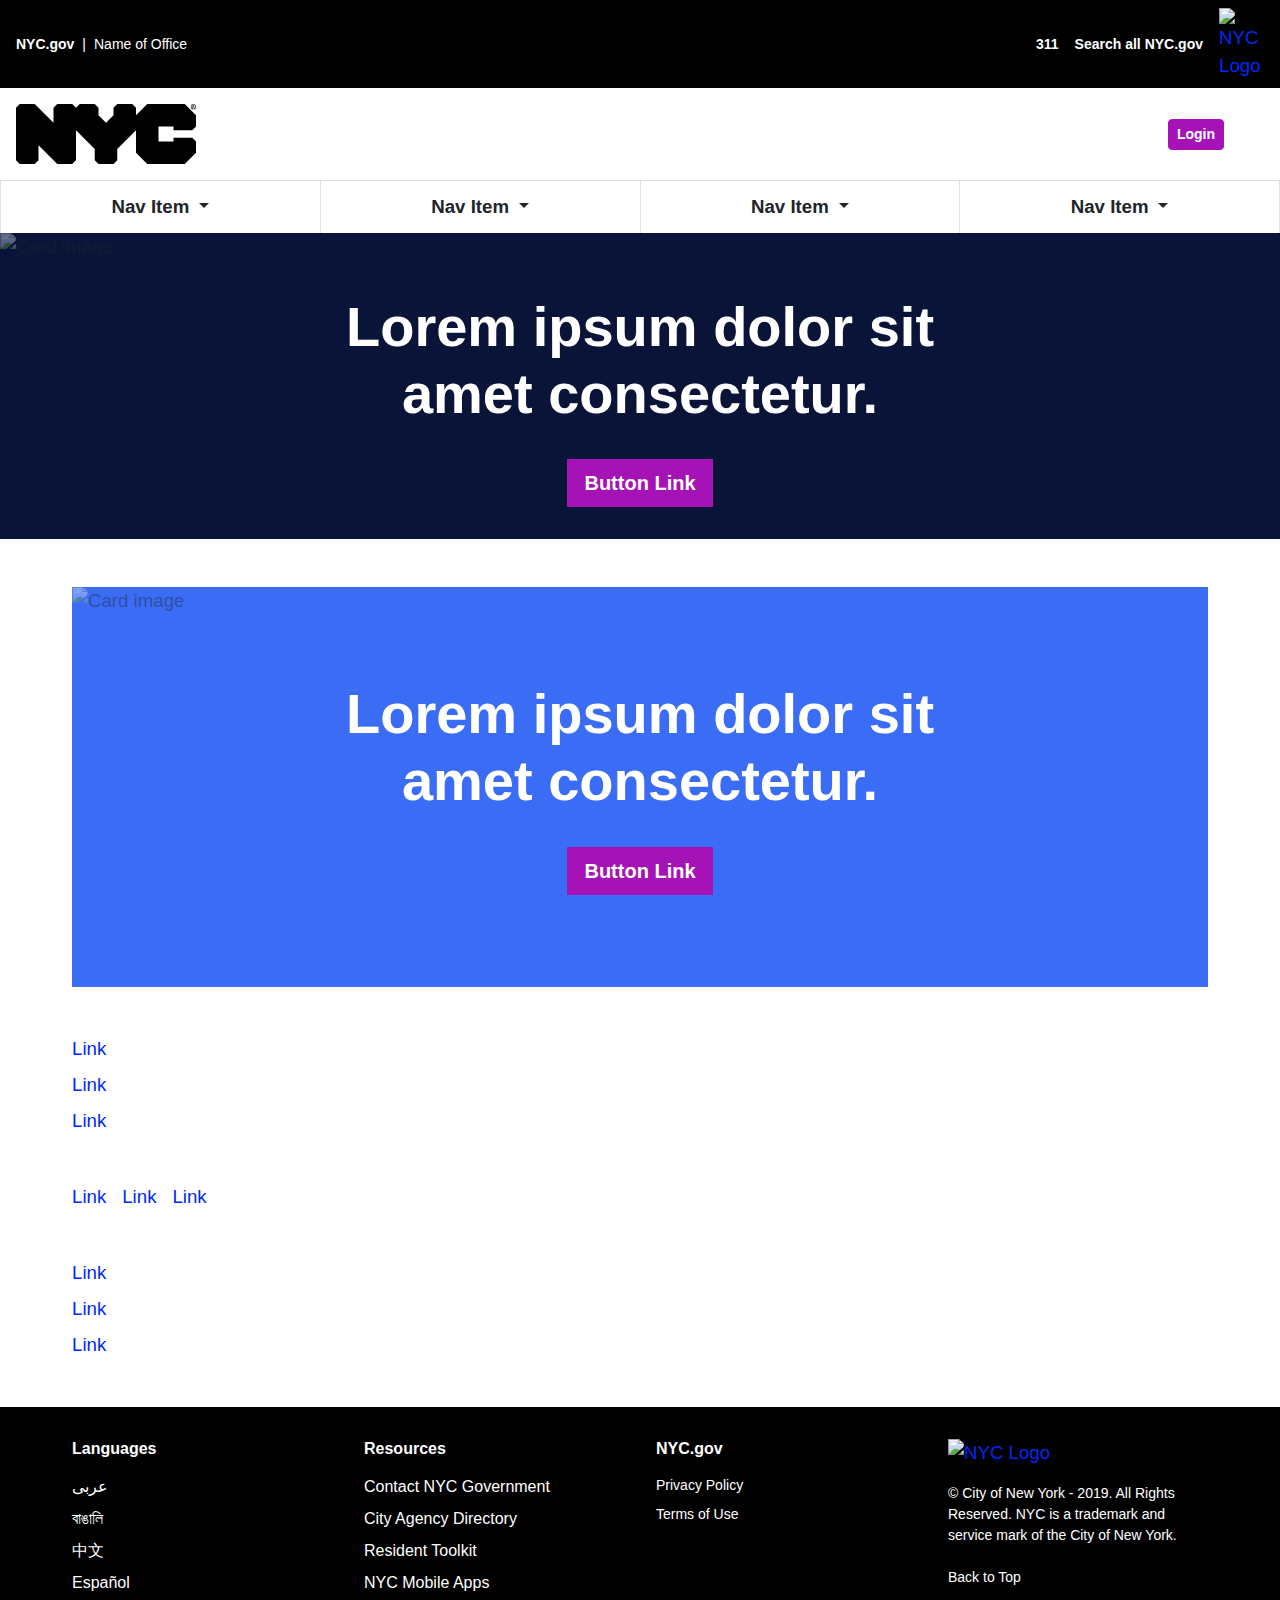
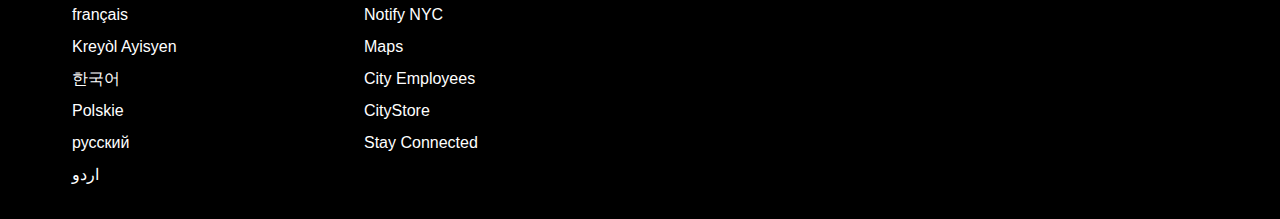
==== commit 23c2c43b: "superficial updates" ====
--- a/index.html
+++ b/index.html
@@ -347,6 +347,15 @@
                 </ul>
                  
             </section>
+            <section class="my-4">
+
+                <ul class="extensible-list flex-md-row my-4">
+                    <li><a href="#" title="Link">Link</a></li>
+                    <li><a href="#" title="Link">Link</a></li>
+                    <li><a href="#" title="Link">Link</a></li>
+                </ul>
+
+            </section>
 
         </div>
         <!-- .overflow-hidden -->
